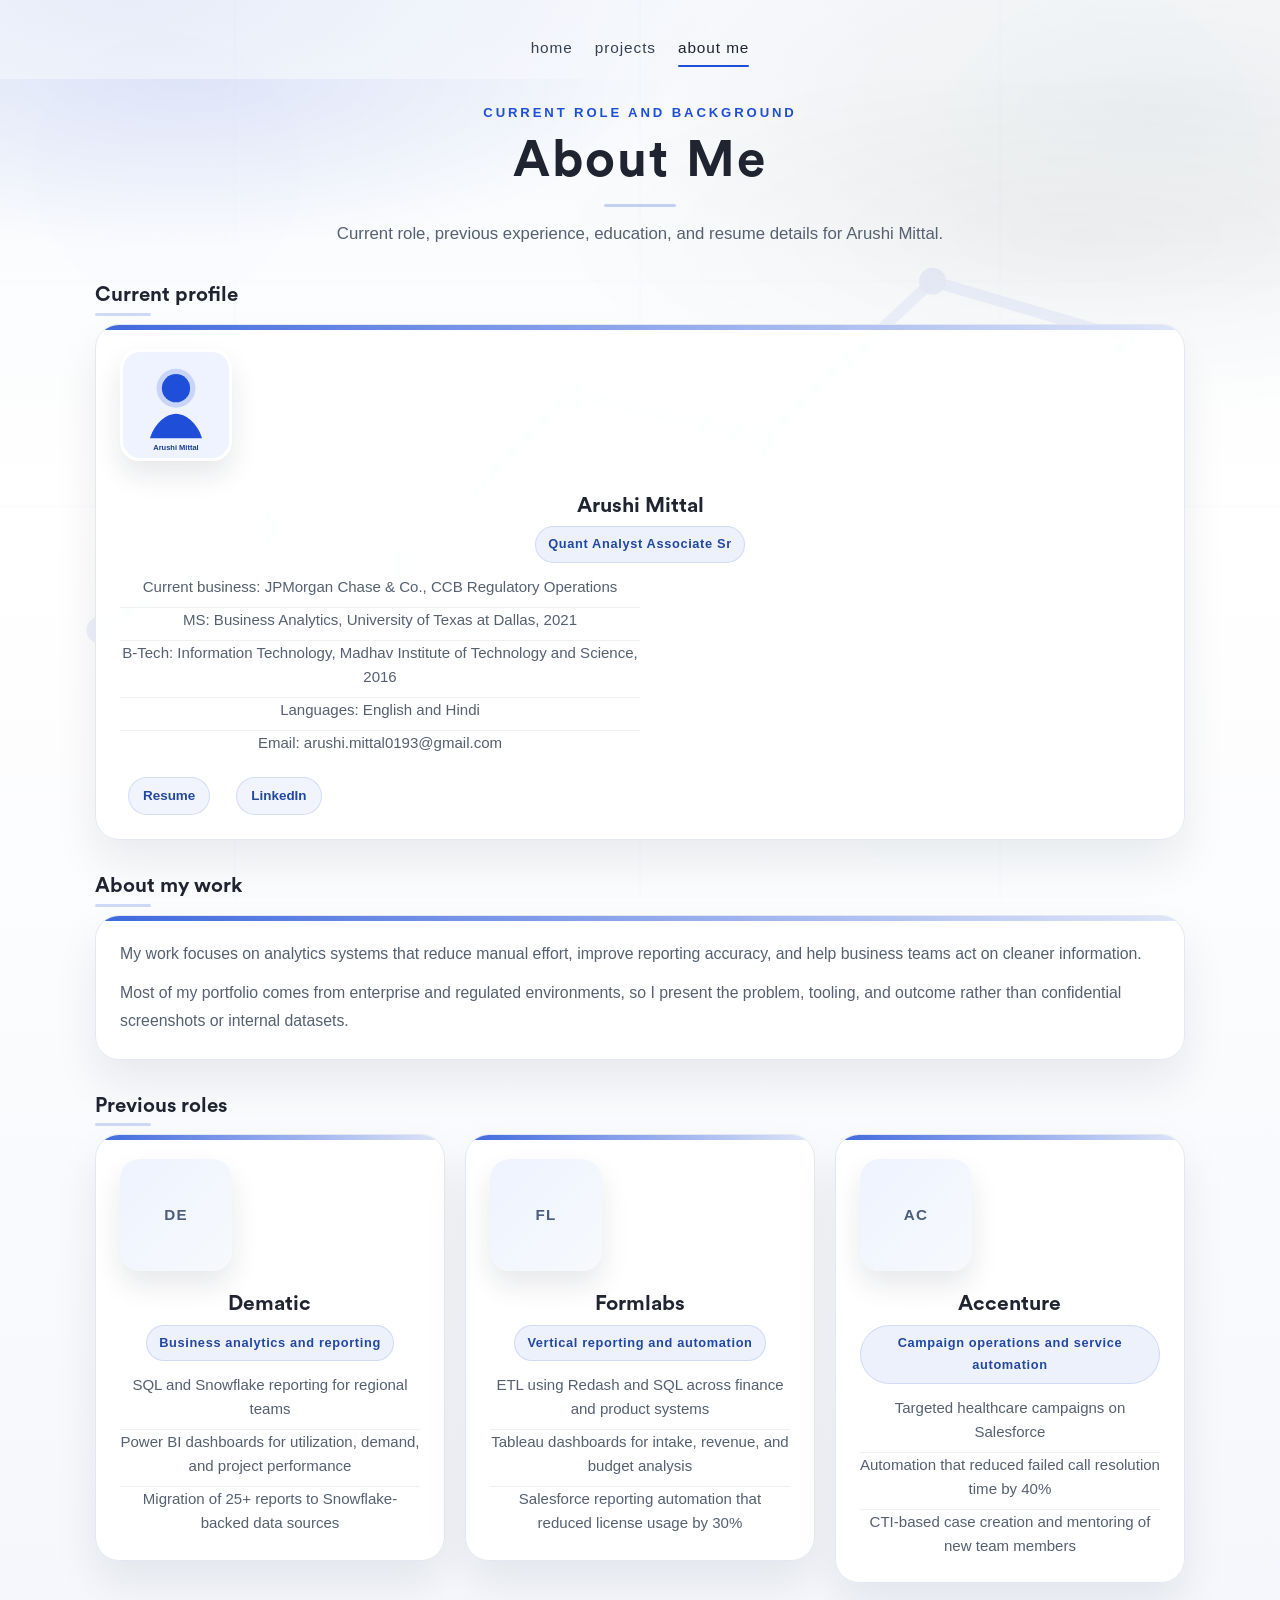
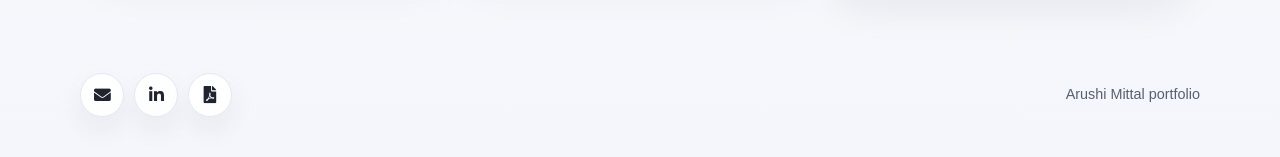
==== about.html @ 4a097972 "Create three-page portfolio site" ====
<!DOCTYPE html>
<html lang="en">

<head>
    <meta charset="utf-8">
    <meta name="viewport" content="width=device-width, initial-scale=1.0, shrink-to-fit=yes">
    <meta name="description"
        content="About me page for Arushi Mittal with current role, previous experience, education, and resume links.">
    <title>About Me | Arushi Mittal</title>
    <link rel="icon" type="image/svg+xml" href="assets/img/arushi-mark.svg">
    <link rel="stylesheet" href="https://cdnjs.cloudflare.com/ajax/libs/animate.css/3.7.2/animate.min.css">
    <link rel="stylesheet" href="https://stackpath.bootstrapcdn.com/bootstrap/4.4.1/css/bootstrap.min.css">
    <link rel="stylesheet" href="style.css">
    <link rel="stylesheet" href="pages.css">
    <link rel="stylesheet" href="https://use.fontawesome.com/releases/v5.5.0/css/all.css"
        integrity="sha384-B4dIYHKNBt8Bc12p+WXckhzcICo0wtJAoU8YZTY5qE0Id1GSseTk6S+L3BlXeVIU" crossorigin="anonymous">
</head>

<body class="site-shell">
    <nav class="nav-desk site-nav" aria-label="Primary">
        <div class="nav-items site-nav-items">
            <ul class="site-nav-list">
                <li><a class="nav-link" href="index.html">home</a></li>
                <li><a class="nav-link" href="research.html">projects</a></li>
                <li><a class="nav-link" href="about.html" aria-current="page">about me</a></li>
            </ul>
        </div>
    </nav>

    <main class="people-page site-page content">
        <div class="container people-container page-container">
            <header class="people-header page-header">
                <p class="page-eyebrow">Current role and background</p>
                <h1 class="people-title page-title">About Me</h1>
                <p class="people-subtitle page-subtitle">
                    Current role, previous experience, education, and resume details for Arushi Mittal.
                </p>
            </header>

            <section class="people-section page-section">
                <h2 class="people-section-title page-section-title">Current profile</h2>
                <div class="people-grid">
                    <article class="person-card page-card">
                        <img class="person-photo" src="assets/img/profile-card.svg" alt="Illustrated profile placeholder for Arushi Mittal">
                        <div class="person-body">
                            <h3 class="person-name">Arushi Mittal</h3>
                            <p class="person-role"><span>Quant Analyst Associate Sr</span></p>
                            <ul class="person-meta">
                                <li>Current business: JPMorgan Chase &amp; Co., CCB Regulatory Operations</li>
                                <li>MS: Business Analytics, University of Texas at Dallas, 2021</li>
                                <li>B-Tech: Information Technology, Madhav Institute of Technology and Science, 2016</li>
                                <li>Languages: English and Hindi</li>
                                <li>Email: <a href="mailto:arushi.mittal0193@gmail.com">arushi.mittal0193@gmail.com</a></li>
                            </ul>
                            <div class="person-links">
                                <a href="assets/arushi_cv.pdf" target="_blank" rel="noopener">Resume</a>
                                <a href="https://www.linkedin.com/in/arushimittal1/" target="_blank" rel="noopener">LinkedIn</a>
                            </div>
                        </div>
                    </article>
                </div>
            </section>

            <section class="people-section page-section">
                <h2 class="people-section-title page-section-title">About my work</h2>
                <div class="open-positions-card page-card">
                    <p>
                        My work focuses on analytics systems that reduce manual effort, improve reporting accuracy, and
                        help business teams act on cleaner information.
                    </p>
                    <p>
                        Most of my portfolio comes from enterprise and regulated environments, so I present the
                        problem, tooling, and outcome rather than confidential screenshots or internal datasets.
                    </p>
                </div>
            </section>

            <section class="people-section page-section">
                <h2 class="people-section-title page-section-title">Previous roles</h2>
                <div class="people-grid people-grid--compact">
                    <article class="person-card page-card">
                        <div class="person-photo--placeholder">DE</div>
                        <div class="person-body">
                            <h3 class="person-name">Dematic</h3>
                            <p class="person-role"><span>Business analytics and reporting</span></p>
                            <ul class="person-meta">
                                <li>SQL and Snowflake reporting for regional teams</li>
                                <li>Power BI dashboards for utilization, demand, and project performance</li>
                                <li>Migration of 25+ reports to Snowflake-backed data sources</li>
                            </ul>
                        </div>
                    </article>

                    <article class="person-card page-card">
                        <div class="person-photo--placeholder">FL</div>
                        <div class="person-body">
                            <h3 class="person-name">Formlabs</h3>
                            <p class="person-role"><span>Vertical reporting and automation</span></p>
                            <ul class="person-meta">
                                <li>ETL using Redash and SQL across finance and product systems</li>
                                <li>Tableau dashboards for intake, revenue, and budget analysis</li>
                                <li>Salesforce reporting automation that reduced license usage by 30%</li>
                            </ul>
                        </div>
                    </article>

                    <article class="person-card page-card">
                        <div class="person-photo--placeholder">AC</div>
                        <div class="person-body">
                            <h3 class="person-name">Accenture</h3>
                            <p class="person-role"><span>Campaign operations and service automation</span></p>
                            <ul class="person-meta">
                                <li>Targeted healthcare campaigns on Salesforce</li>
                                <li>Automation that reduced failed call resolution time by 40%</li>
                                <li>CTI-based case creation and mentoring of new team members</li>
                            </ul>
                        </div>
                    </article>
                </div>
            </section>
        </div>
    </main>

    <footer class="footer-full site-footer">
        <div class="social-icons" aria-label="Footer social links">
            <a target="_blank" rel="noopener" href="mailto:arushi.mittal0193@gmail.com"><i class="fas fa-envelope"></i></a>
            <a target="_blank" rel="noopener" href="https://www.linkedin.com/in/arushimittal1/"><i class="fab fa-linkedin-in"></i></a>
            <a target="_blank" rel="noopener" href="assets/arushi_cv.pdf"><i class="fas fa-file-pdf"></i></a>
        </div>
        <div class="site-footer-meta">
            <span class="site-footer-note">Arushi Mittal portfolio</span>
        </div>
    </footer>

    <div class="menu-wrap">
        <input type="checkbox" class="toggler" aria-label="Open navigation">
        <div class="hamburger">
            <div></div>
        </div>
        <div class="menu">
            <div>
                <div>
                    <ul>
                        <li><a href="index.html">home</a></li>
                        <li><a href="research.html">projects</a></li>
                        <li><a href="about.html" aria-current="page">about me</a></li>
                    </ul>
                </div>
            </div>
        </div>
    </div>
</body>

</html>
---- style.css ----
/* Center pip install statements in software descriptions */
.center-pip {
    display: block;
    text-align: center;
    margin: 8px 0;
}
@import url('https://fonts.googleapis.com/css?family=Poppins&display=swap');

@font-face {
    font-family: CircularStd;
    src: url(assets/fonts/CircularStd-Bold.eot);
    src: url("assets/fonts/CircularStd-Bold.eot?#iefix") format("embedded-opentype"), url("assets/fonts/CircularStd-Bold.woff") format("woff"), url("assets/fonts/CircularStd-Bold.ttf") format("truetype"), url("assets/fonts/CircularStd-Bold.svg#bcc26993292869431e54c666aafa8fcd") format("svg");
}

:root {
    --primary-color: none;
    --overlay-color: rgba(255, 255, 255, 0.9);
    --menu-speed: 0.75s;
    --light-text-color: #444;
    --black-color: #000;
    --white-color: #fff;
    --hero-color: black;
}
.work-hero-card{
    display: flex;
    flex-direction: column;
    justify-content: flex-start;
    margin: 0 auto 40px auto;
    width: 100%;
    max-width: 420px;
    background: #ffffff;
    align-items: stretch;
    padding: 0;
    border-radius: 16px;
    padding-bottom: 18px;
    border: 1px solid #e2e2e2;
    box-shadow: 0 18px 30px rgba(0,0,0,0.06);
    cursor: default;
    transition: transform 0.25s ease, box-shadow 0.25s ease, border-color 0.25s ease;
    overflow: hidden;
}

.work-hero-card:hover{
    transform: translateY(-6px);
    box-shadow: 0 24px 40px rgba(0,0,0,0.12);
    border-color: #c5d5ff;
}

.work-card-hero-img{
    width: 100%;
    height: 200px;
    object-fit: cover;
    display: block;
}

#work-text{
    text-align: left;
    padding: 18px 20px 4px 20px;
}

#work-text h2{
    font-size: 1.25rem;
    font-weight: 600;
    margin-bottom: 8px;
}

#work-text p{
    font-size: 0.95rem;
    line-height: 1.6;
    color: #555;
}

.work-double-row{
    padding-left: 5vw;
    padding-right: 5vw;
    margin-top: 40px;
}

.research-intro{
    max-width: 760px;
    margin: 0 auto 10px auto;
    color: #444;
}

.research-intro strong{
    font-weight: 600;
}

@media (min-width: 992px){
    .work-double-row{
        padding-left: 8vw;
        padding-right: 8vw;
        margin-top: 60px;
    }
}

@media (max-width: 767.98px){
    .work-double-row{
        padding-left: 20px;
        padding-right: 20px;
        margin-top: 30px;
    }

    .work-hero-card{
        max-width: 100%;
    }

    #work-text{
        padding: 16px 16px 4px 16px;
    }

    #work-text h2{
        font-size: 1.1rem;
    }

    #work-text p{
        font-size: 0.9rem;
    }
}
.project-star {
    position: absolute;
    background: #ffff0080;
    border-radius: 50px;
    padding: 2px 6px;
    font-size: 0.8em;
    top: 40px;
    right: 0;
}

.project-star-mobile {
    display: none;
    background: #ffff0080;
    border-radius: 50px;
    padding: 2px 6px;
    width: 50%;
    margin-bottom: 10px;
    text-align: center;
    font-size: 0.8em;

}

#work-row {
    padding-left: 135px;
    padding-right: 135px;
    width: 100vw;
}

.work-hero {
    /* border:2px solid #444; */
    border-radius: 10px;
    /* box-shadow: 0px 0px 5px #444; */
    width: 90%;
    transition: width 1s;
}
.work-hero:hover{
    width: 95%;
}

.work-des {
    padding-top: 40px;

}

.work-des h1 {
    font-weight: bold;
}

.work-des p {
    text-align: justify;
    font-weight: 100;
}

.work-hero-img {
    width: 100%;
    border-radius: 10px;
}

.technologies h2 {
    font-size: 0.8em;
    font-weight: bold;
}

.tech-stack {
    cursor: pointer;
    margin-right: 10px;
    background: #f2f2f2;
    padding: 2px 4px;
    font-size: 0.8em;
    transition: background 1s;
}

.tech-stack:hover {
    background: beige;
}

.featured {
    margin-top: 10px;
}

.partners {
    /* background:#f2f2f2; */
    height: 50px;
    margin-right: 20px;
}

#partner-logo {
    height: 40px;
    cursor: pointer;
    transition: all 1s;
}


#partner-logo:hover {
    box-shadow: 0px 0px 10px #444;
}

.work-read {
    float: right;
    font-size: 0.8em;
}

.work-read:hover {
    background: #444;
    color: white !important;
    border: 2px solid #444 !important;
}
.work-read:hover {
    background: #444;
    color: white !important;
    border: 2px solid #444 !important;
}

.fade-in-image {
    opacity: 0;
    animation: fadeIn 1.0s forwards;
    border-radius: 15px; /* Rounded corners */
    width: 100%; /* Flexible width */
    height: auto;
    object-fit: cover; /* Ensure the image covers the area without distortion */
}
/* Media query for very small windows */
@media (max-width: 600px) {
    .fade-in-image {
        width: 60%; /* Minimum width of 60% of the screen */
    }
}
.fade-in-text {
    opacity: 0;
    animation: fadeIn 1s forwards;
    animation-delay: 0.5s; /* Delay to ensure text fades in after the image */
}
@keyframes fadeIn {
    to {
        opacity: 1;
    }
}
.image-container {
    position: relative;
    text-align: center;
    color: white;
}

.text-overlay {
    position: absolute;
    bottom: 8px;
    left: 50%;
    transform: translateX(-50%);
    font-size: 18px;
    background-color: rgba(0, 0, 0, 0.5);
    padding: 10px;
    border-radius: 5px;
}
body {
    font-family: 'Poppins', sans-serif;
}

/* Style for the horizontal line */
.custom-hr {
    border: 0;
    height: 2px;
    background: #333; /* Change color as needed */
    margin-top: 20px; /* Add space above the line */
    margin-bottom: 20px; /* Add space below the line */
}

/* Styles for two images side by side */
.two-images-container {
    display: flex;
    justify-content: space-between;
    margin: 20px 0;
}

.two-images-container .image-item {
    width: 40%; /* Each image takes up 40% of the container's width */
}

.two-images-container .image-item img {
    width: 100%;
    height: auto;
    display: block;
}
.lab-principles {
    max-width: 900px;
    margin: 40px auto;
    padding: 28px 32px 24px 32px;
    background: #ffffff;
    border-radius: 18px;
    box-shadow: 0 20px 40px rgba(0,0,0,0.06);
    border: 1px solid #e4e4e4;
}

.lab-principles h2 {
    font-size: 1.8rem;
    font-weight: 600;
    letter-spacing: 0.04em;
    text-transform: uppercase;
    color: #222;
    margin-bottom: 18px;
}

.lab-principles ul {
    list-style: none;
    margin: 0;
    padding: 0;
}

.lab-principles li {
    position: relative;
    padding: 14px 0 4px 28px;
    font-size: 0.98rem;
    line-height: 1.7;
    color: #444;
}

.lab-principles li::before {
    content: "";
    position: absolute;
    left: 10px;
    top: 18px;
    width: 8px;
    height: 8px;
    border-radius: 50%;
    background: #4c8dff;
}

.lab-principles li + li {
    border-top: 1px solid #f0f0f0;
    margin-top: 10px;
}

.lab-principles b {
    text-transform: none;
    font-weight: 600;
    color: #222;
}

.lab-principles p {
    margin: 0;
}

@media (max-width: 767.98px){
    .lab-principles {
        margin: 28px 16px;
        padding: 22px 18px 18px 18px;
    }

    .lab-principles h2 {
        font-size: 1.5rem;
    }

    .lab-principles li {
        padding-left: 26px;
        font-size: 0.95rem;
    }
}

/* Image gallery on culture page */
.image-gallery {
    display: flex;
    justify-content: center;
    align-items: center;
    gap: 16px;
    margin: 30px auto 40px auto;
    max-width: 1000px;
}

.image-gallery .gallery-image {
    flex: 1 1 0;
    max-width: 100%;
    height: auto;
    border-radius: 12px;
    object-fit: cover;
    box-shadow: 0 10px 25px rgba(0,0,0,0.12);
    transition: transform 0.2s ease, box-shadow 0.2s ease;
}

.image-gallery .gallery-image:hover {
    transform: translateY(-4px);
    box-shadow: 0 16px 32px rgba(0,0,0,0.18);
}

@media (max-width: 767.98px) {
    .image-gallery {
        flex-wrap: wrap;
        gap: 10px;
        padding: 0 12px;
    }

    .image-gallery .gallery-image {
        flex: 1 1 calc(50% - 10px);
    }
}

.comingsoon h1 {
    font-size: 3em;
}

.comingsoon {
    position: absolute;
    margin: auto;
    top: 0;
    /* background: white; */
    text-align: center;
    right: 0;
    bottom: 0;
    left: 0;
    /* width: 40em; */
    height: 10em;
    animation: opac 0.1s ease-in-out 5;
}

.comingsoon a {
    color: #444;
    font-weight: bold;
    text-decoration: none;
    transition: font-size 1s;
}

.comingsoon a:hover {
    color: blue;
    font-size: 1.5em;
}

.social-icons a {
    color: var(--light-text-color);
    text-decoration: none;
    transition: all 1s;
}

.social-icons a:hover {
    color: blue;
}

li span a {
    color: #444;
    text-decoration: none;

}

li span a:hover {
    color: #444;
    text-decoration: none;
}

.copyright-legal {
    font-size: 1.1em;
    color: #444;
    letter-spacing: 0px;
    text-align: left;
}

.legal-links {
    text-decoration: none;
    font-weight: bold;
    transition: all 1s;
}

.legal-links:hover {
    text-decoration: none;
    color: blue;
}

.legal a,
.legal a:hover,
.legal a:active {
    color: #444;
    text-decoration: none;
}

.privacy-policy h1 {
    font-size: 2.5em;
    /* font-family: 'CircularStd'; */
    font-weight: bold;
    letter-spacing: 0.1rem;
}

.privacy-policy h2 {
    font-size: 25px;
    font-family: 'CircularStd';
    /* letter-spacing: 0.1rem; */
}

.legal-des {
    text-align: justify;
    font-weight: 500;
}

.legal-des strong {
    /* font-size: 1.1em; */
    font-weight: 900;
}

.privacy-policy p {
    padding-right: 13vw;
    letter-spacing: 0.8px;
}

.nav-desk {
    height: 10vh;
    /* position: fixed; */
    display: block;
    width: 80vw;
    margin: auto;

    margin-top: 20px;
    left: 0;
    right: 0;
    /* background: black; */
}

.nav-logo {
    height: 100%;
    float: left;


}



.menu-wrap {
    position: fixed;
    top: 50px;
    right: 50px;
    z-index: 1;
    display: none;
}

.menu-wrap .toggler {
    position: absolute;
    top: 0px;
    right: 0;
    z-index: 2;
    cursor: pointer;
    width: 50px;
    height: 50px;
    opacity: 0;
}

.menu-wrap .hamburger {
    position: absolute;
    top: 0;
    right: 0;
    z-index: 1;
    width: 60px;
    height: 60px;
    padding: 1rem;
    background: var(--primary-color);
    display: flex;
    align-items: center;
    justify-content: center;
}

/* Hamburger Line */
.menu-wrap .hamburger>div {
    position: relative;
    flex: none;
    width: 100%;
    height: 2px;
    z-index: 1;
    background: black;
    display: flex;
    align-items: center;
    justify-content: center;
    transition: all 0.4s ease;
}

/* Hamburger Lines - Top & Bottom */
.menu-wrap .hamburger>div::before,
.menu-wrap .hamburger>div::after {
    content: '';
    position: absolute;
    z-index: 1;
    top: -10px;
    width: 100%;
    height: 2px;
    background: inherit;
}

/* Moves Line Down */
.menu-wrap .hamburger>div::after {
    top: 10px;
}

/* Toggler Animation */
.menu-wrap .toggler:checked+.hamburger>div {
    transform: rotate(135deg);
}

/* Turns Lines Into X */
.menu-wrap .toggler:checked+.hamburger>div:before,
.menu-wrap .toggler:checked+.hamburger>div:after {
    top: 0;
    transform: rotate(90deg);
}

/* Rotate On Hover When Checked */
.menu-wrap .toggler:checked:hover+.hamburger>div {
    transform: rotate(225deg);
}

/* Show Menu */
.menu-wrap .toggler:checked~.menu {
    visibility: visible;
}

.menu-wrap .toggler:checked~.menu>div {
    transform: scale(1);
    transition-duration: var(--menu-speed);
}

.menu-wrap .toggler:checked~.menu>div>div {
    opacity: 1;
    transition: opacity 0.4s ease 0.4s;
}

.menu-wrap .menu {
    position: fixed;
    top: 0;
    right: 0;
    width: 100%;
    height: 100%;
    z-index: 1;
    visibility: hidden;
    overflow: hidden;
    display: flex;
    align-items: center;
    justify-content: center;
}

.menu-wrap .menu>div {
    background: var(--overlay-color);
    border-radius: 50%;
    width: 200vw;
    height: 200vw;
    display: flex;
    flex: none;
    align-items: center;
    justify-content: center;
    transform: scale(0);
    transition: all 0.4s ease;
}

.menu-wrap .menu>div>div {
    text-align: center;
    max-width: 90vw;
    max-height: 100vh;
    opacity: 0;
    transition: opacity 0.4s ease;
}

.menu-wrap .menu>div>div>ul>li {
    list-style: none;
    color: var(--white-color);
    font-size: 1.5rem;
    padding: 1rem;
}

.menu-wrap .menu>div>div>ul>li>a {
    color: inherit;
    text-decoration: none;
    transition: color 0.4s ease;
}


.legal {
    position: absolute;
    bottom: 25px;
    right: 25px;
}

.image-headshot {
    width: 200px; /* Set a fixed width */
    height: 200px; /* Set a fixed height */
    object-fit: contain; /* Ensure the image covers the area without distortion */
    border-radius: 50%; /* Optional: Make the images circular */
}
/* Add vendor prefixes for better compatibility */
.image-headshot {
    -webkit-transform: scale(1.0); /* Safari and Chrome */
    -moz-transform: scale(1.0); /* Firefox */
    -ms-transform: scale(1.0); /* IE 9 */
    -o-transform: scale(1.0); /* Opera */
    transform: scale(1.0); /* Standard */
}
.hero-tag {
    margin-left: 0; /* Align the heading with the container */
    padding-left: 0; /* Remove any additional padding */
}
.row {
    width: 90%; /* Ensure the row width is consistent */
    margin: 0 auto; /* Center the row */
    height: auto;
    animation-duration: 1.5s;
}

.contact-hero {
    margin-top: 0vh;
    font-size: 3.5em;
}

.hero-des {
    padding-right: 60px;
    text-align: justify;
    /* font-weight: 800; */
    letter-spacing: 1.2;
}

.contact-des {
    letter-spacing: 0.2;
}

.input-container {
    padding: 10px 0px;
}

.form-group {
    margin-bottom: 1rem;
}

label {
    display: inline-block;
    margin-bottom: 0.5rem;
}

.form-control {
    height: calc(2.25rem + 2px);
    padding: .5rem .75rem;
    width: 90%;
    font-size: 1rem;
    line-height: 1.5;
    color: #495057;
    background: none;
    border: none;
    border-bottom: 2px solid #444;
    border-radius: 0rem;
    transition: all .5s ease-in-out;
    outline: none;
}

.form-control:focus {
    outline: none;
    border-bottom: 2px solid blue;
    box-shadow: none;
}

.form-control:hover {
    background: whitesmoke;
}

/* input:focus, textarea:focus, select:focus{
    outline: none;
} */
.learn-btn {
    padding: 5px 10px;
    background: var(--light-text-color);
    color: white;
    border: 2px solid var(--light-text-color);
    letter-spacing: 0.1;
    transition: all 1s;
}

.contact-des a {
    text-decoration: none;
    color: #444;
    transition: color 1s;
}

.contact-des a:hover {
    color: blue;
}

.learn-btn:hover {
    background: blue;
    border: 2px solid blue;
}

.contact-btn {
    margin-left: 6px;
    padding: 5px 10px;
    color: var(--light-text-color);
    background: none;
    border: 2px solid var(--light-text-color);
    transition: all 1s;
}

/* Top three principles cards on culture page */
.principles-cards-row {
    width: 90%;
    margin: 30px auto 10px auto;
}

.principle-card {
    background: #ffffff;
    border-radius: 16px;
    padding: 20px 18px 18px 18px;
    box-shadow: 0 16px 32px rgba(0,0,0,0.06);
    border: 1px solid #e3e3e3;
    height: 100%;
    display: flex;
    flex-direction: column;
    justify-content: flex-start;
    transition: transform 0.2s ease, box-shadow 0.2s ease, border-color 0.2s ease;
}

.principle-card h3 {
    font-size: 1.1rem;
    font-weight: 600;
    margin-bottom: 8px;
}

.principle-card p {
    font-size: 0.95rem;
    line-height: 1.65;
    color: #444;
    margin-bottom: 0;
}

.principle-card:hover {
    transform: translateY(-4px);
    box-shadow: 0 20px 40px rgba(0,0,0,0.1);
    border-color: #c5d5ff;
}

@media (max-width: 767.98px) {
    .principles-cards-row {
        width: 100%;
        padding: 0 16px;
    }

    .principle-card {
        margin-bottom: 16px;
    }
}
.image-gallery {
    display: flex;
    justify-content: center;
    align-items: center;
    gap: 16px;
    margin: 30px auto 40px auto;
    max-width: 900px;
    flex-wrap: wrap; /* allow images to move to the next line if needed */
}

.gallery-image {
    flex: 0 0 288px; /* fixed 3-inch width on desktop (3in * 96dpi = 288px) */
    width: 288px;
    max-width: 100%;
    height: auto;
    border-radius: 12px;
    object-fit: cover;
    box-shadow: 0 10px 25px rgba(0,0,0,0.12);
    transition: transform 0.2s ease, box-shadow 0.2s ease;
}

.gallery-image:hover {
    transform: translateY(-4px);
    box-shadow: 0 16px 32px rgba(0,0,0,0.18);
}

/* Special handling for the Catan image so its aspect looks consistent */
.gallery-image--catan {
    height: auto;
    max-height: 180px; /* cap its height so it doesn't look much taller than others */
    object-fit: cover;
}

@media (max-width: 767.98px) {
    .image-gallery {
        flex-wrap: wrap;
        gap: 12px;
        padding: 0 10px; /* small side padding so images don't touch edges */
    }

    .gallery-image {
        flex: 1 1 100%;
        max-width: 100%; /* allow each image to span the full mobile width */
    }
}
#hero-img {
    margin-top: 50px;
    width: 90%;
}

#left-hero {
    padding-left: 150px;
}
.lab-principles {
    margin: 20px auto; /* Center the section horizontally */
    padding: 20px; /* Add some padding inside the section */
    background-color: #f9f9f9; /* Light background color for the section */
    border-radius: 10px; /* Rounded corners for the section */
    border: 1px solid #ddd; /* Add a border to the box */
    max-width: 400px; /* Set a maximum width for the section */
    width: 100%; /* Ensure the section takes up the full width of its container */
    box-sizing: border-box; /* Include padding and border in the element's total width and height */
    opacity: 0; /* Initially hidden */
    transform: translateY(20px); /* Slightly move down */
    animation: fadeInUp 2s forwards; /* Apply the fade-in animation */
}

.lab-principles h2 {
    margin-bottom: 10px; /* Space below the heading */
    text-align: center; /* Center the heading */
}

.lab-principles ul {
    list-style-type: none; /* Remove default list styling */
    padding: 0; /* Remove default padding */
}

.principle-item {
    background-color: #ffffff; /* White background for each item */
    border: 1px solid #ddd; /* Border for each item */
    border-radius: 5px; /* Rounded corners for each item */
    padding: 10px; /* Padding inside each item */
    margin-bottom: 10px; /* Space between items */
    opacity: 0; /* Initially hidden */
    transform: translateY(20px); /* Slightly move down */
    animation: fadeInUp 2s forwards; /* Apply the fade-in animation */
    animation-delay: calc(var(--animation-order) * 0.5s); /* Delay based on order */
}

@keyframes fadeInUp {
    to {
        opacity: 1; /* Fully visible */
        transform: translateY(0); /* Move to original position */
    }
}
#logo {
    margin-top: 5px;
    height: 80%;
    padding: 0px;
    /* border: 4px solid #444; */
    /* border-radius: 50%; */
}

#logo:hover {
    box-shadow: 0px 0px 10px #444;
}
/* .nav-items{
    color:black;
    float:right;
} */
ul {
    float: right;
    /* color:white; */
    list-style: none;
    padding: 30px 0px;
}

li {
    /* text-transform: uppercase; */
    display: inline;
    font-size: 16px;
    letter-spacing: 0.1;
    padding: 0px 15px;
}

.social-icons {
    margin-top: 30%;
}

.footer-full {
    width: 80vw;
    margin: 0 auto;
    padding: 30px 10px;
    padding-top: 100px;
    position: relative;
    bottom: 0;
    left: 0;
    right: 0;
}

.footer-credits {
    float: right;
    /* display: inline; */
}

.footer-credits a {
    color: #444;
    font-weight: bold;
    text-decoration: none;
    transition: all 1s;
}

.footer-credits a:hover {
    color: blue;
    text-decoration: none;
    font-weight: bold;
}

.social-icons i {
    font-size: 2em;
    /* font-weight: 100; */
    padding: 0px 5px;
}

li span {
    position: relative;
    /* display: block; */
    cursor: pointer;
}

li span:before,
li span:after {
    content: '';
    position: absolute;
    width: 0%;
    height: 1px;
    top: 50%;
    margin-top: 15px;
    background: var(--black-color);
}

li span:before {
    left: -2.5px;
}

li span:after {
    right: 2.5px;
    background: var(--black-color);
    transition: width 0.8s cubic-bezier(0.22, 0.61, 0.36, 1);
}

.footer-full {
    padding-top: 60px;
}

li span:hover:before {
    background: var(--black-color);
    width: 100%;
    transition: width 0.5s cubic-bezier(0.22, 0.61, 0.36, 1);
}

li span:hover:after {
    background: transparent;
    width: 100%;
    transition: 0s;
}

#index-body {
    /* background: url('assets/img/mobile.png'); */
    background-size: cover;
    background-repeat: no-repeat;
    background-position: center;
    overflow: hidden;
}

/* Tablets */
@media (min-width: 768px) and (max-width: 1024px) {
    #left-hero {
        padding-left: 80px;
        flex: 0 0 100% !important;
        max-width: 100% !important;

    }

    #work-row {
        padding-left: 50px;
        padding-right: 50px;
    }

    .work-hero {
        width: 100%;
    }

    #hero-right {
        display: none;
    }
    .work-double-row{
        padding-left: 15px;
        padding-right: 15px;
    }
    #index-body {
/*         background: url('assets/img/mobile.png'); */
        background-size: cover;
        background-repeat: no-repeat;
        background-position: center;
        height: 100vh;
        width: 100vw;
    }
    /* .work-double-row{
        padding-left: 50px;
        padding-right: 50px;
    } */

}

/* #logo {
    display: none;
} */

@media only screen and (max-width: 768px) {

    /* For mobile phones: */
    .nav-items {
        width: 0;
        height: 0;
        display: none;
    }
    .work-double-row{
        padding:30px 20px;
        padding-bottom: 0;
    }
    .work-hero-card{
        width:100%;
        margin-bottom: 25px;
    }
    #row-3{
        margin-top: 0px;
        padding:0 20px;
    }
    #index-body {
/*         background: url('assets/img/mobile.png'); */
        background-size: cover;
        background-repeat: no-repeat;
        background-position: center;
        height: 100vh;
    }

    #left-hero {
        padding-left: 50px;
        ;
    }

    #work-row {
        padding-right: 0;
        padding-left: 30px;
    }

    .work-des h1 {
        text-align: center;
    }

    .work-read {
        float: none;
    }

    #logo {
        display: none;
        /* height: 65%;
        margin-top: 28px; */
    }

    .hero-tag {
        margin-top: 20vh;
        font-size: 4em;
    }

    #hero-right {
        display: none;
    }

    .hero-des {
        padding-right: 30px;
    }

    .menu-wrap {
        display: block;
    }

    .menu ul li {
        display: block !important;
    }

    .menu ul li a {
        color: var(--black-color) !important;
    }

    .menu-wrap .hamburger {
        z-index: 2;
    }

    .menu-wrap .toggler {
        z-index: 3;
    }

    .contact-hero {
        margin-top: 10vh;
    }

    .footer-full {
        text-align: center;
        padding-top: 40px !important;
    }

    #contact-social {
        margin-top: 10%;
    }

    .footer-credits {
        display: block;
        text-align: center;
        padding-top: 10px;
        float: none;
    }

    #legal-hero {
        margin-top: 5vh !important;
        text-align: left;
    }

    #legal-hero-des {
        padding-right: 10px;
        text-align: left;
        font-size: 0.8em;
    }

    .privacy-policy p {
        padding-right: 1vw;
        /* text-align: left; */
    }

    .project-star {
        display: none;
    }

    .project-star-mobile {
        display: block;
    }
}


::-webkit-scrollbar {
    width: 5px;
}

/* Track */
::-webkit-scrollbar-track {
    background: white;

}

/* Handle */
::-webkit-scrollbar-thumb {
    background: #444;
    border-radius: 50px;

}

/* Handle on hover */
::-webkit-scrollbar-thumb:hover {
    background: #555;

}
/* People page layout */
.people-page {
    padding: 28px 0 60px 0;
    position: relative;
}

/* Home page layout enhancements */
.home-page {
    position: relative;
}

.home-page .home-container {
    max-width: 1100px;
    padding-left: 20px;
    padding-right: 20px;
}

.home-page .home-hero-row {
    width: 100%;
    margin-top: 18px;
    animation-duration: 1.0s;
}

/* Prevent global ul/li rules from affecting home content lists */
.home-page .home-container ul,
.home-page .home-container ol {
    float: none;
    list-style-position: outside;
}

@media (max-width: 767.98px) {
    /* No CTA row on home */
}

/* Research page layout (match People premium style) */
.research-page {
    padding: 28px 0 60px 0;
    position: relative;
}

.research-page::before {
    content: "";
    position: absolute;
    inset: 0;
    background:
        radial-gradient(800px 280px at 15% 0%, rgba(31,79,216,0.07), rgba(255,255,255,0) 60%),
        radial-gradient(900px 300px at 85% 10%, rgba(0,0,0,0.04), rgba(255,255,255,0) 60%);
    pointer-events: none;
}

.research-page > * {
    position: relative;
    z-index: 1;
}

.research-page .research-container {
    max-width: 1100px;
}

.research-page .research-header {
    text-align: center;
    margin: 8px auto 26px auto;
}

.research-page .research-title {
    font-family: 'CircularStd', sans-serif;
    font-size: 2.4rem;
    font-weight: 700;
    letter-spacing: 0.06em;
    margin: 0 0 8px 0;
    color: #222;
}

.research-page .research-title::after {
    content: "";
    display: block;
    width: 72px;
    height: 3px;
    margin: 12px auto 0 auto;
    background: rgba(0,0,0,0.18);
    border-radius: 99px;
}

.research-page .research-subtitle {
    max-width: 860px;
    margin: 0 auto;
    font-size: 1rem;
    line-height: 1.7;
    color: #555;
}

/* Ensure research cards align with premium spacing */
.research-page .work-double-row {
    margin-top: 22px;
}

/* Responsive grid for research cards */
.research-page .research-grid {
    display: grid;
    grid-template-columns: repeat(auto-fit, minmax(min(320px, 100%), 1fr));
    gap: 22px;
    align-items: stretch;
}

.research-page .research-grid-item {
    display: flex;
}

.research-page .research-grid-item .work-hero-card {
    height: 100%;
    width: 100%;
    max-width: none;
    margin: 0;
}

.research-page .research-grid-item .work-hero-card #work-text {
    flex: 1;
    text-align: justify;
}

.research-page .work-card-hero-img {
    width: 100%;
    height: 200px;
    object-fit: cover;
    display: block;
}

/* News page layout (match People premium style) */
.news-page {
    padding: 28px 0 60px 0;
    position: relative;
}

.news-page::before {
    content: "";
    position: absolute;
    inset: 0;
    background:
        radial-gradient(800px 280px at 15% 0%, rgba(31,79,216,0.07), rgba(255,255,255,0) 60%),
        radial-gradient(900px 300px at 85% 10%, rgba(0,0,0,0.04), rgba(255,255,255,0) 60%);
    pointer-events: none;
}

.news-page > * {
    position: relative;
    z-index: 1;
}

.news-page .news-container {
    max-width: 900px;
}

.news-page .news-header {
    text-align: center;
    margin: 8px auto 26px auto;
}

.news-page .news-title {
    font-family: 'CircularStd', sans-serif;
    font-size: 2.4rem;
    font-weight: 700;
    letter-spacing: 0.06em;
    margin: 0 0 8px 0;
    color: #222;
}

.news-page .news-title::after {
    content: "";
    display: block;
    width: 72px;
    height: 3px;
    margin: 12px auto 0 auto;
    background: rgba(0,0,0,0.18);
    border-radius: 99px;
}

.news-page .news-subtitle {
    max-width: 820px;
    margin: 0 auto;
    font-size: 1rem;
    line-height: 1.7;
    color: #555;
}

/* Publications page layout (match People premium style) */
.publications-page {
    padding: 28px 0 60px 0;
    position: relative;
}

.publications-page::before {
    content: "";
    position: absolute;
    inset: 0;
    background:
        radial-gradient(800px 280px at 15% 0%, rgba(31,79,216,0.07), rgba(255,255,255,0) 60%),
        radial-gradient(900px 300px at 85% 10%, rgba(0,0,0,0.04), rgba(255,255,255,0) 60%);
    pointer-events: none;
}

.publications-page > * {
    position: relative;
    z-index: 1;
}

.publications-page .publications-container {
    max-width: 1100px;
}

.publications-page ul,
.publications-page ol {
    float: none;
    list-style-position: outside;
    margin: 0;
    padding-left: 22px;
}

.publications-page li {
    display: list-item;
    margin: 0 0 8px 0;
}

.publications-page .publications-header {
    text-align: center;
    margin: 8px auto 26px auto;
}

.publications-page .publications-title {
    font-family: 'CircularStd', sans-serif;
    font-size: 2.4rem;
    font-weight: 700;
    letter-spacing: 0.06em;
    margin: 0 0 8px 0;
    color: #222;
}

.publications-page .publications-title::after {
    content: "";
    display: block;
    width: 72px;
    height: 3px;
    margin: 12px auto 0 auto;
    background: rgba(0,0,0,0.18);
    border-radius: 99px;
}

.publications-page .publications-subtitle {
    max-width: 860px;
    margin: 0 auto;
    font-size: 1rem;
    line-height: 1.7;
    color: #555;
}

.publications-page .publications-section {
    margin-top: 26px;
}

.publications-page .publications-section-title {
    font-family: 'CircularStd', sans-serif;
    font-size: 1.25rem;
    font-weight: 700;
    color: #222;
    margin: 0 0 14px 0;
    position: relative;
    display: inline-block;
}

.publications-page .publications-section-title::after {
    content: "";
    display: block;
    width: 56px;
    height: 3px;
    margin-top: 10px;
    background: rgba(0,0,0,0.16);
    border-radius: 99px;
}

.publications-page .publications-list {
    display: grid;
    grid-template-columns: 1fr;
    gap: 14px;
}

.publications-page .publication-card {
    display: block;
    width: 100%;
    border: 1px solid #e2e2e2;
    background: #ffffff;
    border-radius: 16px;
    padding: 18px 22px;
    box-shadow: 0 18px 30px rgba(0,0,0,0.06);
    transition: transform 0.2s ease, box-shadow 0.2s ease, border-color 0.2s ease;
    text-decoration: none;
    color: inherit;
    position: relative;
    overflow: hidden;
}

.publications-page a.publication-card::before {
    content: "";
    position: absolute;
    top: 0;
    left: 0;
    width: 100%;
    height: 4px;
    background: rgba(31,79,216,0.20);
}

.publications-page a.publication-card:hover {
    transform: translateY(-3px);
    box-shadow: 0 24px 40px rgba(0,0,0,0.12);
    border-color: #c5d5ff;
}

.publications-page .publication-title {
    font-weight: 700;
    color: #333;
    margin: 0 0 6px 0;
}

.publications-page .publication-authors {
    margin: 0 0 6px 0;
    color: #555;
}

.publications-page .publication-venue {
    margin: 0;
    font-size: 0.92rem;
    color: #777;
}

.publications-page .publications-software-card {
    cursor: default;
}

.publications-page .publications-software-card a {
    color: inherit;
}

/* Opportunities page layout (match People premium style) */
.opportunities-page {
    padding: 28px 0 60px 0;
    position: relative;
}

.opportunities-page::before {
    content: "";
    position: absolute;
    inset: 0;
    background:
        radial-gradient(800px 280px at 15% 0%, rgba(31,79,216,0.07), rgba(255,255,255,0) 60%),
        radial-gradient(900px 300px at 85% 10%, rgba(0,0,0,0.04), rgba(255,255,255,0) 60%);
    pointer-events: none;
}

.opportunities-page > * {
    position: relative;
    z-index: 1;
}

.opportunities-page .opportunities-container {
    max-width: 900px;
}

.opportunities-page .opportunities-header {
    text-align: center;
    margin: 8px auto 26px auto;
}

.opportunities-page .opportunities-title {
    font-family: 'CircularStd', sans-serif;
    font-size: 2.4rem;
    font-weight: 700;
    letter-spacing: 0.06em;
    margin: 0 0 8px 0;
    color: #222;
}

.opportunities-page .opportunities-title::after {
    content: "";
    display: block;
    width: 72px;
    height: 3px;
    margin: 12px auto 0 auto;
    background: rgba(0,0,0,0.18);
    border-radius: 99px;
}

.opportunities-page .opportunities-subtitle {
    max-width: 860px;
    margin: 0 auto;
    font-size: 1rem;
    line-height: 1.7;
    color: #555;
}

.opportunities-page .opportunities-section {
    margin-top: 8px;
}

.opportunities-page .opportunities-list {
    display: grid;
    grid-template-columns: 1fr;
    gap: 14px;
}

.opportunities-page .opportunity-card {
    border: 1px solid #e2e2e2;
    background: #ffffff;
    border-radius: 16px;
    padding: 18px 22px;
    box-shadow: 0 18px 30px rgba(0,0,0,0.06);
    transition: transform 0.2s ease, box-shadow 0.2s ease, border-color 0.2s ease;
    position: relative;
    overflow: hidden;
}

.opportunities-page .opportunity-card::before {
    content: "";
    position: absolute;
    top: 0;
    left: 0;
    width: 100%;
    height: 4px;
    background: rgba(31,79,216,0.20);
}

.opportunities-page .opportunity-card:hover {
    transform: translateY(-3px);
    box-shadow: 0 24px 40px rgba(0,0,0,0.12);
    border-color: #c5d5ff;
}

.opportunities-page .opportunity-card h2 {
    font-size: 1.25rem;
    font-weight: 700;
    color: #222;
    margin: 0 0 10px 0;
}

.opportunities-page .opportunity-card p {
    margin: 0 0 10px 0;
    font-size: 0.98rem;
    line-height: 1.65;
    color: #555;
}

.opportunities-page .opportunity-card p:last-child {
    margin-bottom: 0;
}

.opportunities-page .opportunities-contact {
    margin-top: 16px;
    border: 1px solid #e2e2e2;
    background: #ffffff;
    border-radius: 16px;
    padding: 16px 22px;
    box-shadow: 0 14px 24px rgba(0,0,0,0.05);
    color: #555;
}

.opportunities-page .opportunities-contact p {
    margin: 0;
    line-height: 1.6;
}

.news-page .news-list {
    margin-top: 10px;
}

.news-page .news-card {
    background: #ffffff;
    border-radius: 16px;
    border: 1px solid #e7e7e7;
    box-shadow: 0 14px 28px rgba(0,0,0,0.06);
    padding: 18px 20px;
    margin: 12px 0;
    transition: transform 0.2s ease, box-shadow 0.2s ease, border-color 0.2s ease;
    position: relative;
    overflow: hidden;
}

.news-page .news-card::before {
    content: "";
    position: absolute;
    top: -1px;
    left: -1px;
    right: -1px;
    height: 6px;
    border-top-left-radius: 16px;
    border-top-right-radius: 16px;
    background: rgba(31,79,216,0.22);
}

.news-page .news-card:hover {
    transform: translateY(-3px);
    box-shadow: 0 18px 36px rgba(0,0,0,0.09);
    border-color: #d6d6d6;
}

.news-page .news-card p {
    margin: 0;
    font-size: 1.02em;
    color: #444;
}

.news-page .news-card a {
    color: #1f4fd8;
    text-decoration: none;
}

.news-page .news-card a:hover {
    text-decoration: underline;
}

.news-page .news-image {
    display: block;
    margin: 12px auto 0 auto;
    max-width: 240px;
    width: 100%;
    height: auto;
    border-radius: 12px;
    box-shadow: 0 10px 20px rgba(0,0,0,0.08);
}

@media (max-width: 767.98px) {
    .research-page,
    .news-page {
        padding: 20px 0 44px 0;
    }

    .research-page .research-container,
    .news-page .news-container {
        padding-left: 16px;
        padding-right: 16px;
    }

    .research-page .research-title,
    .news-page .news-title {
        font-size: 2rem;
    }

    .news-page .news-card {
        padding: 16px 16px;
    }
}

.people-page::before {
    content: "";
    position: absolute;
    inset: 0;
    background:
        radial-gradient(800px 280px at 15% 0%, rgba(31,79,216,0.07), rgba(255,255,255,0) 60%),
        radial-gradient(900px 300px at 85% 10%, rgba(0,0,0,0.04), rgba(255,255,255,0) 60%);
    pointer-events: none;
}

.people-page > * {
    position: relative;
    z-index: 1;
}

.people-page .people-container {
    max-width: 1100px;
}

/* Override global site nav list styles within people content */
.people-page ul {
    float: none;
    padding: 0;
    margin: 0;
    list-style: none;
}

.people-page li {
    display: block;
    padding: 0;
}

.people-page .people-header {
    text-align: center;
    margin: 8px auto 26px auto;
}

.people-page .people-title {
    font-family: 'CircularStd', sans-serif;
    font-size: 2.4rem;
    font-weight: 700;
    letter-spacing: 0.06em;
    margin: 0 0 8px 0;
    color: #222;
}

.people-page .people-title::after {
    content: "";
    display: block;
    width: 72px;
    height: 3px;
    margin: 12px auto 0 auto;
    background: rgba(0,0,0,0.18);
    border-radius: 99px;
}

.people-page .people-subtitle {
    max-width: 820px;
    margin: 0 auto;
    font-size: 1rem;
    line-height: 1.7;
    color: #555;
}

.people-page .people-section {
    margin-top: 34px;
}

.people-page .people-section-title {
    font-size: 1.25rem;
    font-weight: 700;
    margin: 0 0 16px 0;
    color: #222;
    position: relative;
    display: inline-block;
}

.people-page .people-section-title::after {
    content: "";
    position: absolute;
    left: 0;
    right: 0;
    bottom: -8px;
    height: 1px;
    background: #eaeaea;
}

.people-page .people-grid {
    display: grid;
    grid-template-columns: repeat(3, minmax(0, 1fr));
    gap: 22px;
}

.people-page .person-card {
    background: #ffffff;
    border-radius: 16px;
    border: 1px solid #e7e7e7;
    box-shadow: 0 14px 28px rgba(0,0,0,0.06);
    padding: 20px 20px 18px 20px;
    display: flex;
    flex-direction: column;
    align-items: center;
    text-align: center;
    transition: transform 0.2s ease, box-shadow 0.2s ease, border-color 0.2s ease;
    height: 100%;
    position: relative;
    overflow: hidden;
}

.people-page .person-card::before {
    content: "";
    position: absolute;
    top: -1px;
    left: -1px;
    right: -1px;
    height: 6px;
    border-top-left-radius: 16px;
    border-top-right-radius: 16px;
    background: rgba(31,79,216,0.22);
}

.people-page .person-card:hover {
    transform: translateY(-3px);
    box-shadow: 0 18px 36px rgba(0,0,0,0.09);
    border-color: #d6d6d6;
}

.people-page .person-photo {
    width: 112px;
    height: 112px;
    border-radius: 50%;
    object-fit: cover;
    margin-bottom: 12px;
    box-shadow: 0 10px 20px rgba(0,0,0,0.08);
    border: 3px solid rgba(255,255,255,0.9);
}

.people-page .person-photo--placeholder {
    display: inline-flex;
    align-items: center;
    justify-content: center;
    background: #f2f2f2;
    color: #666;
    font-weight: 700;
    font-size: 0.95rem;
}

.people-page .person-body {
    width: 100%;
}

.people-page .person-name {
    font-size: 1.1rem;
    font-weight: 700;
    margin: 0 0 4px 0;
    color: #222;
}

.people-page .person-role {
    font-size: 0.95rem;
    color: #666;
    margin: 0 0 12px 0;
}

.people-page .person-role span {
    display: inline-block;
    padding: 5px 10px;
    border-radius: 999px;
    background: rgba(31,79,216,0.08);
    color: #2a3b6a;
}

.people-page .person-meta {
    font-size: 0.92rem;
    line-height: 1.6;
    color: #444;
    width: 100%;
    max-width: 520px;
}

.people-page .person-meta li {
    padding: 7px 0;
    border-top: 1px solid #f0f0f0;
}

.people-page .person-meta li:first-child {
    border-top: none;
}

.people-page .person-meta a {
    color: inherit;
    text-decoration: none;
}

.people-page .person-meta a:hover {
    text-decoration: underline;
}

.people-page .person-links {
    margin-top: 12px;
}

.people-page .person-links a {
    display: inline-block;
    font-size: 0.9rem;
    margin: 6px 8px 0 8px;
    padding: 8px 12px;
    border-radius: 999px;
    text-decoration: none;
    color: #1f4fd8;
    border: 1px solid rgba(31,79,216,0.28);
    background: rgba(31,79,216,0.05);
}

.people-page .person-links a:hover {
    background: rgba(31,79,216,0.09);
    text-decoration: none;
}

.software-page .person-meta {
    font-size: 0.78rem;
    line-height: 1.55;
    text-align: justify;
}

.software-page .person-meta li.software-cite-label {
    padding-top: 10px;
}

.software-page .person-meta li.software-citation {
    font-size: 0.72rem;
    line-height: 1.55;
    color: #666;
}

.software-page .people-container {
    max-width: 880px;
}

.software-page .people-grid {
    grid-template-columns: repeat(2, minmax(0, 1fr));
}

@media (max-width: 767.98px) {
    .software-page .people-grid {
        grid-template-columns: 1fr;
    }
}

.people-page .open-positions-card {
    max-width: 820px;
    background: #ffffff;
    border-radius: 16px;
    border: 1px solid #e7e7e7;
    box-shadow: 0 14px 28px rgba(0,0,0,0.06);
    padding: 20px;
    font-size: 0.98rem;
    line-height: 1.75;
    color: #444;
}

.people-page .open-positions-card {
    position: relative;
}

.people-page .open-positions-card::before {
    content: "";
    position: absolute;
    top: 0;
    left: 0;
    right: 0;
    height: 4px;
    border-top-left-radius: 16px;
    border-top-right-radius: 16px;
    background: rgba(0,0,0,0.12);
}

.people-page .open-positions-card p {
    margin: 0 0 12px 0;
}

.people-page .open-positions-card p:last-child {
    margin-bottom: 0;
}

.people-page .open-positions-card a {
    color: #1f4fd8;
    text-decoration: none;
}

.people-page .open-positions-card a:hover {
    text-decoration: underline;
}

@media (max-width: 991.98px) {
    .people-page .people-grid {
        grid-template-columns: repeat(2, minmax(0, 1fr));
    }
}

@media (max-width: 767.98px) {
    .people-page {
        padding: 20px 0 44px 0;
    }

    .people-page .people-container {
        padding-left: 16px;
        padding-right: 16px;
    }

    .people-page .people-title {
        font-size: 2rem;
    }

    .people-page .people-grid {
        grid-template-columns: 1fr;
        gap: 16px;
    }

    .people-page .person-photo {
        width: 96px;
        height: 96px;
    }

    .people-page .people-section-title {
        display: block;
    }
}
@import url('https://fonts.googleapis.com/css?family=Poppins&display=swap');

@font-face {
    font-family: CircularStd;
    src: url(assets/fonts/CircularStd-Bold.eot);
    src: url("assets/fonts/CircularStd-Bold.eot?#iefix") format("embedded-opentype"), url("assets/fonts/CircularStd-Bold.woff") format("woff"), url("assets/fonts/CircularStd-Bold.ttf") format("truetype"), url("assets/fonts/CircularStd-Bold.svg#bcc26993292869431e54c666aafa8fcd") format("svg");
}

:root {
    --primary-color: none;
    --overlay-color: rgba(255, 255, 255, 0.9);
    --menu-speed: 0.75s;
    --light-text-color: #444;
    --black-color: #000;
    --white-color: #fff;
    --hero-color: black;
}
.work-hero-card{
    display: block;
    margin:0 auto;
    width:80%;
    background: #fff;
    align-items: center;
    padding:0;
    /* border-radius: 10px; */
    padding-bottom: 15px;
    /* border:1px solid #44444450; */
    box-shadow: 1px 1px 20px #00000025;
    cursor: pointer;
    transition: all 1s;
    height: 100%;
    
}
#work-text{
    text-align: center;
    font-size: 1.5em;
}
.work-hero-card h1{
    padding-top: 20px;
    text-align: center;
    font-size: 0.8em;
    font-weight: bold;
}
.work-hero-card:hover{
    width:85%;
    box-shadow: 0px 0px 20px #88888875;
    animation:zoom 1s;
    /* filter: none; */
}
.work-card-hero-img{
    width:30%;
    display: block;
    /* border:1px solid #44444450; */
    /* border-radius: 10px; */
    border-bottom: none;
    margin:0 auto;
    left:0;
    right: 0;
}
.work-double-row{
    padding-left:60px;
    padding-right: 60px;
    margin-top: 80px;
}
.project-star {
    position: absolute;
    background: #ffff0080;
    border-radius: 50px;
    padding: 2px 6px;
    font-size: 0.8em;
    top: 40px;
    right: 0;
}

.project-star-mobile {
    display: none;
    background: #ffff0080;
    border-radius: 50px;
    padding: 2px 6px;
    width: 50%;
    margin-bottom: 10px;
    text-align: center;
    font-size: 0.8em;

}

#work-row {
    padding-left: 135px;
    padding-right: 135px;
    width: 100vw;
}

.work-hero {
    /* border:2px solid #444; */
    border-radius: 10px;
    /* box-shadow: 0px 0px 5px #444; */
    width: 90%;
    transition: width 1s;
}
.work-hero:hover{
    width: 95%;
}

.work-des {
    padding-top: 40px;

}

.work-des h1 {
    font-weight: bold;
}

.work-des p {
    text-align: justify;
    font-weight: 100;
}

.work-hero-img {
    width: 100%;
    border-radius: 10px;
}

.technologies h2 {
    font-size: 0.8em;
    font-weight: bold;
}

.tech-stack {
    cursor: pointer;
    margin-right: 10px;
    background: #f2f2f2;
    padding: 2px 4px;
    font-size: 0.8em;
    transition: background 1s;
}

.tech-stack:hover {
    background: beige;
}

.featured {
    margin-top: 10px;
}

.partners {
    /* background:#f2f2f2; */
    height: 50px;
    margin-right: 20px;
}

#partner-logo {
    height: 40px;
    cursor: pointer;
    transition: all 1s;
}


#partner-logo:hover {
    box-shadow: 0px 0px 10px #444;
}

.work-read {
    float: right;
    font-size: 0.8em;
}

.work-read:hover {
    background: #444;
    color: white !important;
    border: 2px solid #444 !important;
}

body {
    margin: 0;
    padding: 0;
    font-family: 'Poppins', sans-serif;
    position: relative;
}
.background-overlay {
    position: fixed;
    top: 0;
    left: 0;
    width: 100%;
    height: 100%;
    background: url('assets/img/arushi-pattern.svg') no-repeat center center fixed;
    background-size: cover;
    opacity: 0.05; /* Adjust the opacity to make the background very light */
    z-index: -1; /* Ensure the background is behind all content */
}

.content {
    position: relative;
    z-index: 1; /* Ensure the content is above the background */
}
.comingsoon h1 {
    font-size: 3em;
}

.comingsoon {
    position: absolute;
    margin: auto;
    top: 0;
    /* background: white; */
    text-align: center;
    right: 0;
    bottom: 0;
    left: 0;
    /* width: 40em; */
    height: 10em;
    animation: opac 0.1s ease-in-out 5;
}

.comingsoon a {
    color: #444;
    font-weight: bold;
    text-decoration: none;
    transition: font-size 1s;
}

.comingsoon a:hover {
    color: blue;
    font-size: 1.5em;
}

.social-icons a {
    color: var(--light-text-color);
    text-decoration: none;
    transition: all 1s;
}

.social-icons a:hover {
    color: blue;
}

li span a {
    color: #444;
    text-decoration: none;

}

li span a:hover {
    color: #444;
    text-decoration: none;
}

.copyright-legal {
    font-size: 1.1em;
    color: #444;
    letter-spacing: 0px;
    text-align: left;
}

.legal-links {
    text-decoration: none;
    font-weight: bold;
    transition: all 1s;
}

.legal-links:hover {
    text-decoration: none;
    color: blue;
}

.legal a,
.legal a:hover,
.legal a:active {
    color: #444;
    text-decoration: none;
}

.privacy-policy h1 {
    font-size: 2.5em;
    /* font-family: 'CircularStd'; */
    font-weight: bold;
    letter-spacing: 0.1rem;
}

.privacy-policy h2 {
    font-size: 25px;
    font-family: 'CircularStd';
    /* letter-spacing: 0.1rem; */
}

#group24 {
    width: 85% !important; /* Ensure the group24 image is 50% width */
    height: auto !important;
    display: block !important;
    margin: 0 auto !important;
    margin-bottom: 20px !important; /* Add space below the group24 image */
}

.responsive-image {
    width: 100% !important;
    max-width: 50% !important; /* Ensure the images are at most half the width of the group24 image */
    box-sizing: border-box !important;
}

@media (max-width: 600px) {
    .responsive-image {
        max-width: 100% !important;
    }
}

.legal-des {
    text-align: justify;
    font-weight: 500;
}

.legal-des strong {
    /* font-size: 1.1em; */
    font-weight: 900;
}

.privacy-policy p {
    padding-right: 13vw;
    letter-spacing: 0.8px;
}

.nav-desk {
    height: 10vh;
    /* position: fixed; */
    display: block;
    width: 80vw;
    margin: auto;

    margin-top: 20px;
    left: 0;
    right: 0;
    /* background: black; */
}

.nav-logo {
    height: 100%;
    float: left;


}



.menu-wrap {
    position: fixed;
    top: 50px;
    right: 50px;
    z-index: 1;
    display: none;
}

.menu-wrap .toggler {
    position: absolute;
    top: 0px;
    right: 0;
    z-index: 2;
    cursor: pointer;
    width: 50px;
    height: 50px;
    opacity: 0;
}

.menu-wrap .hamburger {
    position: absolute;
    top: 0;
    right: 0;
    z-index: 1;
    width: 60px;
    height: 60px;
    padding: 1rem;
    background: var(--primary-color);
    display: flex;
    align-items: center;
    justify-content: center;
}

/* Hamburger Line */
.menu-wrap .hamburger>div {
    position: relative;
    flex: none;
    width: 100%;
    height: 2px;
    z-index: 1;
    background: black;
    display: flex;
    align-items: center;
    justify-content: center;
    transition: all 0.4s ease;
}

/* Hamburger Lines - Top & Bottom */
.menu-wrap .hamburger>div::before,
.menu-wrap .hamburger>div::after {
    content: '';
    position: absolute;
    z-index: 1;
    top: -10px;
    width: 100%;
    height: 2px;
    background: inherit;
}

/* Moves Line Down */
.menu-wrap .hamburger>div::after {
    top: 10px;
}

/* Toggler Animation */
.menu-wrap .toggler:checked+.hamburger>div {
    transform: rotate(135deg);
}

/* Turns Lines Into X */
.menu-wrap .toggler:checked+.hamburger>div:before,
.menu-wrap .toggler:checked+.hamburger>div:after {
    top: 0;
    transform: rotate(90deg);
}

/* Rotate On Hover When Checked */
.menu-wrap .toggler:checked:hover+.hamburger>div {
    transform: rotate(225deg);
}

/* Show Menu */
.menu-wrap .toggler:checked~.menu {
    visibility: visible;
}

.menu-wrap .toggler:checked~.menu>div {
    transform: scale(1);
    transition-duration: var(--menu-speed);
}

.menu-wrap .toggler:checked~.menu>div>div {
    opacity: 1;
    transition: opacity 0.4s ease 0.4s;
}

.menu-wrap .menu {
    position: fixed;
    top: 0;
    right: 0;
    width: 100%;
    height: 100%;
    z-index: 1;
    visibility: hidden;
    overflow: hidden;
    display: flex;
    align-items: center;
    justify-content: center;
}

.menu-wrap .menu>div {
    background: var(--overlay-color);
    border-radius: 50%;
    width: 200vw;
    height: 200vw;
    display: flex;
    flex: none;
    align-items: center;
    justify-content: center;
    transform: scale(0);
    transition: all 0.4s ease;
}

.menu-wrap .menu>div>div {
    text-align: center;
    max-width: 90vw;
    max-height: 100vh;
    opacity: 0;
    transition: opacity 0.4s ease;
}

.menu-wrap .menu>div>div>ul>li {
    list-style: none;
    color: var(--white-color);
    font-size: 1.5rem;
    padding: 1rem;
}

.menu-wrap .menu>div>div>ul>li>a {
    color: inherit;
    text-decoration: none;
    transition: color 0.4s ease;
}


.legal {
    position: absolute;
    bottom: 25px;
    right: 25px;
}


.hero-tag {
    margin-top: 20vh;
    text-align: left;
    font-size: 4.5em;
    font-weight: bold;
    color: var(--hero-color);
    font-family: 'CircularStd', sans-serif;
}

.contact-hero {
    margin-top: 0vh;
    font-size: 3.5em;
}

.hero-des {
    padding-right: 60px;
    text-align: justify;
    /* font-weight: 800; */
    letter-spacing: 1.2;
}

.contact-des {
    letter-spacing: 0.2;
}

.input-container {
    padding: 10px 0px;
}

.form-group {
    margin-bottom: 1rem;
}

label {
    display: inline-block;
    margin-bottom: 0.5rem;
}

.form-control {
    height: calc(2.25rem + 2px);
    padding: .5rem .75rem;
    width: 90%;
    font-size: 1rem;
    line-height: 1.5;
    color: #495057;
    background: none;
    border: none;
    border-bottom: 2px solid #444;
    border-radius: 0rem;
    transition: all .5s ease-in-out;
    outline: none;
}

.form-control:focus {
    outline: none;
    border-bottom: 2px solid blue;
    box-shadow: none;
}

.form-control:hover {
    background: whitesmoke;
}

/* input:focus, textarea:focus, select:focus{
    outline: none;
} */
.learn-btn {
    padding: 5px 10px;
    background: var(--light-text-color);
    color: white;
    border: 2px solid var(--light-text-color);
    letter-spacing: 0.1;
    transition: all 1s;
}

.contact-des a {
    text-decoration: none;
    color: #444;
    transition: color 1s;
}

.contact-des a:hover {
    color: blue;
}

.learn-btn:hover {
    background: blue;
    border: 2px solid blue;
}

.contact-btn {
    margin-left: 6px;
    padding: 5px 10px;
    color: var(--light-text-color);
    background: none;
    border: 2px solid var(--light-text-color);
    transition: all 1s;
}

.contact-btn:hover {
    color: blue;
    border: 2px solid blue;
}

#hero-img {
    margin-top: 50px;
    width: 90%;
}

#left-hero {
    padding-left: 150px;
}

#logo {
    margin-top: 5px;
    height: 80%;
    padding: 0px;
    /* border: 4px solid #444; */
    /* border-radius: 50%; */
}

#logo:hover {
    box-shadow: 0px 0px 10px #444;
}
/* .nav-items{
    color:black;
    float:right;
} */
ul {
    float: right;
    /* color:white; */
    list-style: none;
    padding: 30px 0px;
}

li {
    /* text-transform: uppercase; */
    display: inline;
    font-size: 16px;
    letter-spacing: 0.1;
    padding: 0px 15px;
}

.social-icons {
    margin-top: 30%;
}

.footer-full {
    width: 80vw;
    margin: 0 auto;
    padding: 30px 10px;
    padding-top: 100px;
    position: relative;
    bottom: 0;
    left: 0;
    right: 0;
}

.footer-credits {
    float: right;
    /* display: inline; */
}

.footer-credits a {
    color: #444;
    font-weight: bold;
    text-decoration: none;
    transition: all 1s;
}

.footer-credits a:hover {
    color: blue;
    text-decoration: none;
    font-weight: bold;
}

.social-icons i {
    font-size: 2em;
    /* font-weight: 100; */
    padding: 0px 5px;
}

li span {
    position: relative;
    /* display: block; */
    cursor: pointer;
}

li span:before,
li span:after {
    content: '';
    position: absolute;
    width: 0%;
    height: 1px;
    top: 50%;
    margin-top: 15px;
    background: var(--black-color);
}

li span:before {
    left: -2.5px;
}

li span:after {
    right: 2.5px;
    background: var(--black-color);
    transition: width 0.8s cubic-bezier(0.22, 0.61, 0.36, 1);
}

.footer-full {
    padding-top: 60px;
}

li span:hover:before {
    background: var(--black-color);
    width: 100%;
    transition: width 0.5s cubic-bezier(0.22, 0.61, 0.36, 1);
}

li span:hover:after {
    background: transparent;
    width: 100%;
    transition: 0s;
}

#index-body {
    /* background: url('assets/img/mobile.png'); */
    background-size: cover;
    background-repeat: no-repeat;
    background-position: center;
}

/* Tablets */
@media (min-width: 768px) and (max-width: 1024px) {
    #left-hero {
        padding-left: 80px;
        flex: 0 0 100% !important;
        max-width: 100% !important;

    }

    #work-row {
        padding-left: 50px;
        padding-right: 50px;
    }

    .work-hero {
        width: 100%;
    }

    #hero-right {
        display: none;
    }
    .work-double-row{
        padding-left: 15px;
        padding-right: 15px;
    }
    #index-body {
/*         background: url('assets/img/mobile.png'); */
        background-size: cover;
        background-repeat: no-repeat;
        background-position: center;
        height: 100vh;
        width: 100vw;
    }
    /* .work-double-row{
        padding-left: 50px;
        padding-right: 50px;
    } */

}

/* #logo {
    display: none;
} */

@media only screen and (max-width: 768px) {

    /* For mobile phones: */
    .nav-items {
        width: 0;
        height: 0;
        display: none;
    }
    .work-double-row{
        padding:15px 10px;
        padding-bottom: 0;
    }
    .work-hero-card{
        width:100%;
        margin-bottom: 25px;
    }
    #row-3{
        margin-top: 0px;
        padding:0 20px;
    }
    #index-body {
/*         background: url('assets/img/mobile.png'); */
        background-size: cover;
        background-repeat: no-repeat;
        background-position: center;
        height: 100vh;
    }

    #left-hero {
        padding-left: 50px;
        ;
    }

    #work-row {
        padding-right: 0;
        padding-left: 30px;
    }

    .work-des h1 {
        text-align: center;
    }

    .work-read {
        float: none;
    }

    #logo {
        display: none;
        /* height: 65%;
        margin-top: 28px; */
    }

    .hero-tag {
        margin-top: 20vh;
        font-size: 4em;
    }

    #hero-right {
        display: none;
    }

    .hero-des {
        padding-right: 30px;
    }

    .menu-wrap {
        display: block;
    }

    .menu ul li {
        display: block !important;
    }

    .menu ul li a {
        color: var(--black-color) !important;
    }

    .menu-wrap .hamburger {
        z-index: 2;
    }

    .menu-wrap .toggler {
        z-index: 3;
    }

    .contact-hero {
        margin-top: 10vh;
    }

    .footer-full {
        text-align: center;
        padding-top: 40px !important;
    }

    #contact-social {
        margin-top: 10%;
    }

    .footer-credits {
        display: block;
        text-align: center;
        padding-top: 10px;
        float: none;
    }

    #legal-hero {
        margin-top: 5vh !important;
        text-align: left;
    }

    #legal-hero-des {
        padding-right: 10px;
        text-align: left;
        font-size: 0.8em;
    }

    .privacy-policy p {
        padding-right: 1vw;
        /* text-align: left; */
    }

    .project-star {
        display: none;
    }

    .project-star-mobile {
        display: block;
    }
}


::-webkit-scrollbar {
    width: 5px;
}

/* Track */
::-webkit-scrollbar-track {
    background: white;

}

/* Handle */
::-webkit-scrollbar-thumb {
    background: #444;
    border-radius: 50px;

}

/* Handle on hover */
::-webkit-scrollbar-thumb:hover {
    background: #555;

}
@import url('https://fonts.googleapis.com/css?family=Poppins&display=swap');

@font-face {
    font-family: CircularStd;
    src: url(assets/fonts/CircularStd-Bold.eot);
    src: url("assets/fonts/CircularStd-Bold.eot?#iefix") format("embedded-opentype"), url("assets/fonts/CircularStd-Bold.woff") format("woff"), url("assets/fonts/CircularStd-Bold.ttf") format("truetype"), url("assets/fonts/CircularStd-Bold.svg#bcc26993292869431e54c666aafa8fcd") format("svg");
}

:root {
    --primary-color: none;
    --overlay-color: rgba(255, 255, 255, 0.9);
    --menu-speed: 0.75s;
    --light-text-color: #444;
    --black-color: #000;
    --white-color: #fff;
    --hero-color: black;
}
.work-hero-card{
    display: block;
    margin:0 auto;
    width:80%;
    background: #fff;
    align-items: center;
    padding:0;
    /* border-radius: 10px; */
    padding-bottom: 15px;
    /* border:1px solid #44444450; */
    box-shadow: 1px 1px 20px #00000025;
    cursor: pointer;
    transition: all 1s;
    height: 100%;
    
}
#work-text{
    text-align: center;
    font-size: 1.5em;
}
.work-hero-card h1{
    padding-top: 20px;
    text-align: center;
    font-size: 0.8em;
    font-weight: bold;
}
.work-hero-card:hover{
    width:85%;
    box-shadow: 0px 0px 20px #88888875;
    animation:zoom 1s;
    /* filter: none; */
}
.work-card-hero-img{
    width:30%;
    display: block;
    /* border:1px solid #44444450; */
    /* border-radius: 10px; */
    border-bottom: none;
    margin:0 auto;
    left:0;
    right: 0;
}
.work-double-row{
    padding-left:60px;
    padding-right: 60px;
    margin-top: 80px;
}
.project-star {
    position: absolute;
    background: #ffff0080;
    border-radius: 50px;
    padding: 2px 6px;
    font-size: 0.8em;
    top: 40px;
    right: 0;
}

.project-star-mobile {
    display: none;
    background: #ffff0080;
    border-radius: 50px;
    padding: 2px 6px;
    width: 50%;
    margin-bottom: 10px;
    text-align: center;
    font-size: 0.8em;

}

#work-row {
    padding-left: 135px;
    padding-right: 135px;
    width: 100vw;
}

.work-hero {
    /* border:2px solid #444; */
    border-radius: 10px;
    /* box-shadow: 0px 0px 5px #444; */
    width: 90%;
    transition: width 1s;
}
.work-hero:hover{
    width: 95%;
}

.work-des {
    padding-top: 40px;

}

.work-des h1 {
    font-weight: bold;
}

.work-des p {
    text-align: justify;
    font-weight: 100;
}

.work-hero-img {
    width: 100%;
    border-radius: 10px;
}

.technologies h2 {
    font-size: 0.8em;
    font-weight: bold;
}

.tech-stack {
    cursor: pointer;
    margin-right: 10px;
    background: #f2f2f2;
    padding: 2px 4px;
    font-size: 0.8em;
    transition: background 1s;
}

.tech-stack:hover {
    background: beige;
}

.featured {
    margin-top: 10px;
}

.partners {
    /* background:#f2f2f2; */
    height: 50px;
    margin-right: 20px;
}

#partner-logo {
    height: 40px;
    cursor: pointer;
    transition: all 1s;
}


#partner-logo:hover {
    box-shadow: 0px 0px 10px #444;
}

.work-read {
    float: right;
    font-size: 0.8em;
}

.work-read:hover {
    background: #444;
    color: white !important;
    border: 2px solid #444 !important;
}

body {
    font-family: 'Poppins', sans-serif;
    color: var(--light-text-color);
    overflow-x: hidden;
}

.comingsoon h1 {
    font-size: 3em;
}

.comingsoon {
    position: absolute;
    margin: auto;
    top: 0;
    /* background: white; */
    text-align: center;
    right: 0;
    bottom: 0;
    left: 0;
    /* width: 40em; */
    height: 10em;
    animation: opac 0.1s ease-in-out 5;
}

.comingsoon a {
    color: #444;
    font-weight: bold;
    text-decoration: none;
    transition: font-size 1s;
}

.comingsoon a:hover {
    color: blue;
    font-size: 1.5em;
}

.social-icons a {
    color: var(--light-text-color);
    text-decoration: none;
    transition: all 1s;
}

.social-icons a:hover {
    color: blue;
}

li span a {
    color: #444;
    text-decoration: none;

}

li span a:hover {
    color: #444;
    text-decoration: none;
}

.copyright-legal {
    font-size: 1.1em;
    color: #444;
    letter-spacing: 0px;
    text-align: left;
}

.legal-links {
    text-decoration: none;
    font-weight: bold;
    transition: all 1s;
}

.legal-links:hover {
    text-decoration: none;
    color: blue;
}

.legal a,
.legal a:hover,
.legal a:active {
    color: #444;
    text-decoration: none;
}

.privacy-policy h1 {
    font-size: 2.5em;
    /* font-family: 'CircularStd'; */
    font-weight: bold;
    letter-spacing: 0.1rem;
}

.privacy-policy h2 {
    font-size: 25px;
    font-family: 'CircularStd';
    /* letter-spacing: 0.1rem; */
}

.legal-des {
    text-align: justify;
    font-weight: 500;
}

.legal-des strong {
    /* font-size: 1.1em; */
    font-weight: 900;
}

.privacy-policy p {
    padding-right: 13vw;
    letter-spacing: 0.8px;
}

.nav-desk {
    height: 10vh;
    /* position: fixed; */
    display: block;
    width: 80vw;
    margin: auto;

    margin-top: 20px;
    left: 0;
    right: 0;
    /* background: black; */
}

.nav-logo {
    height: 100%;
    float: left;


}



.menu-wrap {
    position: fixed;
    top: 50px;
    right: 50px;
    z-index: 1;
    display: none;
}

.menu-wrap .toggler {
    position: absolute;
    top: 0px;
    right: 0;
    z-index: 2;
    cursor: pointer;
    width: 50px;
    height: 50px;
    opacity: 0;
}

.menu-wrap .hamburger {
    position: absolute;
    top: 0;
    right: 0;
    z-index: 1;
    width: 60px;
    height: 60px;
    padding: 1rem;
    background: var(--primary-color);
    display: flex;
    align-items: center;
    justify-content: center;
}

/* Hamburger Line */
.menu-wrap .hamburger>div {
    position: relative;
    flex: none;
    width: 100%;
    height: 2px;
    z-index: 1;
    background: black;
    display: flex;
    align-items: center;
    justify-content: center;
    transition: all 0.4s ease;
}

/* Hamburger Lines - Top & Bottom */
.menu-wrap .hamburger>div::before,
.menu-wrap .hamburger>div::after {
    content: '';
    position: absolute;
    z-index: 1;
    top: -10px;
    width: 100%;
    height: 2px;
    background: inherit;
}

/* Moves Line Down */
.menu-wrap .hamburger>div::after {
    top: 10px;
}

/* Toggler Animation */
.menu-wrap .toggler:checked+.hamburger>div {
    transform: rotate(135deg);
}

/* Turns Lines Into X */
.menu-wrap .toggler:checked+.hamburger>div:before,
.menu-wrap .toggler:checked+.hamburger>div:after {
    top: 0;
    transform: rotate(90deg);
}

/* Rotate On Hover When Checked */
.menu-wrap .toggler:checked:hover+.hamburger>div {
    transform: rotate(225deg);
}

/* Show Menu */
.menu-wrap .toggler:checked~.menu {
    visibility: visible;
}

.menu-wrap .toggler:checked~.menu>div {
    transform: scale(1);
    transition-duration: var(--menu-speed);
}

.menu-wrap .toggler:checked~.menu>div>div {
    opacity: 1;
    transition: opacity 0.4s ease 0.4s;
}

.menu-wrap .menu {
    position: fixed;
    top: 0;
    right: 0;
    width: 100%;
    height: 100%;
    z-index: 1;
    visibility: hidden;
    overflow: hidden;
    display: flex;
    align-items: center;
    justify-content: center;
}

.menu-wrap .menu>div {
    background: var(--overlay-color);
    border-radius: 50%;
    width: 200vw;
    height: 200vw;
    display: flex;
    flex: none;
    align-items: center;
    justify-content: center;
    transform: scale(0);
    transition: all 0.4s ease;
}

.menu-wrap .menu>div>div {
    text-align: center;
    max-width: 90vw;
    max-height: 100vh;
    opacity: 0;
    transition: opacity 0.4s ease;
}

.menu-wrap .menu>div>div>ul>li {
    list-style: none;
    color: var(--white-color);
    font-size: 1.5rem;
    padding: 1rem;
}

.menu-wrap .menu>div>div>ul>li>a {
    color: inherit;
    text-decoration: none;
    transition: color 0.4s ease;
}


.legal {
    position: absolute;
    bottom: 25px;
    right: 25px;
}


.hero-tag {
    margin-top: 20vh;
    text-align: left;
    font-size: 2.5em;
    font-weight: bold;
    color: var(--hero-color);
    font-family: 'CircularStd', sans-serif;
}

.contact-hero {
    margin-top: 0vh;
    font-size: 3.5em;
}

.hero-des {
    padding-right: 60px;
    text-align: justify;
    /* font-weight: 800; */
    letter-spacing: 1.2;
}

.contact-des {
    letter-spacing: 0.2;
}

.input-container {
    padding: 10px 0px;
}

.form-group {
    margin-bottom: 1rem;
}

label {
    display: inline-block;
    margin-bottom: 0.5rem;
}

.form-control {
    height: calc(2.25rem + 2px);
    padding: .5rem .75rem;
    width: 90%;
    font-size: 1rem;
    line-height: 1.5;
    color: #495057;
    background: none;
    border: none;
    border-bottom: 2px solid #444;
    border-radius: 0rem;
    transition: all .5s ease-in-out;
    outline: none;
}

.form-control:focus {
    outline: none;
    border-bottom: 2px solid blue;
    box-shadow: none;
}

.form-control:hover {
    background: whitesmoke;
}

/* input:focus, textarea:focus, select:focus{
    outline: none;
} */
.learn-btn {
    padding: 5px 10px;
    background: var(--light-text-color);
    color: white;
    border: 2px solid var(--light-text-color);
    letter-spacing: 0.1;
    transition: all 1s;
}

.contact-des a {
    text-decoration: none;
    color: #444;
    transition: color 1s;
}

.contact-des a:hover {
    color: blue;
}

.learn-btn:hover {
    background: blue;
    border: 2px solid blue;
}

.contact-btn {
    margin-left: 6px;
    padding: 5px 10px;
    color: var(--light-text-color);
    background: none;
    border: 2px solid var(--light-text-color);
    transition: all 1s;
}

.contact-btn:hover {
    color: blue;
    border: 2px solid blue;
}

#hero-img {
    margin-top: 50px;
    width: 90%;
}

#left-hero {
    padding-left: 150px;
}

#logo {
    margin-top: 5px;
    height: 80%;
    padding: 0px;
    /* border: 4px solid #444; */
    /* border-radius: 50%; */
}

#logo:hover {
    box-shadow: 0px 0px 10px #444;
}
/* .nav-items{
    color:black;
    float:right;
} */
ul {
    float: right;
    /* color:white; */
    list-style: none;
    padding: 30px 0px;
}

li {
    /* text-transform: uppercase; */
    display: inline;
    font-size: 16px;
    letter-spacing: 0.1;
    padding: 0px 15px;
}

.social-icons {
    margin-top: 30%;
}

.footer-full {
    width: 80vw;
    margin: 0 auto;
    padding: 30px 10px;
    padding-top: 100px;
    position: relative;
    bottom: 0;
    left: 0;
    right: 0;
}

.footer-credits {
    float: right;
    /* display: inline; */
}

.footer-credits a {
    color: #444;
    font-weight: bold;
    text-decoration: none;
    transition: all 1s;
}

.footer-credits a:hover {
    color: blue;
    text-decoration: none;
    font-weight: bold;
}

.social-icons i {
    font-size: 2em;
    /* font-weight: 100; */
    padding: 0px 5px;
}

li span {
    position: relative;
    /* display: block; */
    cursor: pointer;
}

li span:before,
li span:after {
    content: '';
    position: absolute;
    width: 0%;
    height: 1px;
    top: 50%;
    margin-top: 15px;
    background: var(--black-color);
}

li span:before {
    left: -2.5px;
}

li span:after {
    right: 2.5px;
    background: var(--black-color);
    transition: width 0.8s cubic-bezier(0.22, 0.61, 0.36, 1);
}

.footer-full {
    padding-top: 60px;
}

li span:hover:before {
    background: var(--black-color);
    width: 100%;
    transition: width 0.5s cubic-bezier(0.22, 0.61, 0.36, 1);
}

li span:hover:after {
    background: transparent;
    width: 100%;
    transition: 0s;
}

#index-body {
    /* background: url('assets/img/mobile.png'); */
    background-size: cover;
    background-repeat: no-repeat;
    background-position: center;
}

/* Tablets */
@media (min-width: 768px) and (max-width: 1024px) {
    #left-hero {
        padding-left: 80px;
        flex: 0 0 100% !important;
        max-width: 100% !important;

    }

    #work-row {
        padding-left: 50px;
        padding-right: 50px;
    }

    .work-hero {
        width: 100%;
    }

    #hero-right {
        display: none;
    }
    .work-double-row{
        padding-left: 15px;
        padding-right: 15px;
    }
    #index-body {
/*         background: url('assets/img/mobile.png'); */
        background-size: cover;
        background-repeat: no-repeat;
        background-position: center;
        height: 100vh;
        width: 100vw;
    }
    /* .work-double-row{
        padding-left: 50px;
        padding-right: 50px;
    } */

}

/* #logo {
    display: none;
} */

@media only screen and (max-width: 768px) {

    /* For mobile phones: */
    .nav-items {
        width: 0;
        height: 0;
        display: none;
    }
    .work-double-row{
        padding:15px 10px;
        padding-bottom: 0;
    }
    .work-hero-card{
        width:100%;
        margin-bottom: 25px;
    }
    #row-3{
        margin-top: 0px;
        padding:0 20px;
    }
    #index-body {
/*         background: url('assets/img/mobile.png'); */
        background-size: cover;
        background-repeat: no-repeat;
        background-position: center;
        height: 100vh;
    }

    #left-hero {
        padding-left: 50px;
        ;
    }

    #work-row {
        padding-right: 0;
        padding-left: 30px;
    }

    .work-des h1 {
        text-align: center;
    }

    .work-read {
        float: none;
    }

    #logo {
        display: none;
        /* height: 65%;
        margin-top: 28px; */
    }

    .hero-tag {
        margin-top: 20vh;
        font-size: 2em;
    }

    #hero-right {
        display: none;
    }

    .hero-des {
        padding-right: 30px;
    }

    .menu-wrap {
        display: block;
    }

    .menu ul li {
        display: block !important;
    }

    .menu ul li a {
        color: var(--black-color) !important;
    }

    .menu-wrap .hamburger {
        z-index: 2;
    }

    .menu-wrap .toggler {
        z-index: 3;
    }

    .contact-hero {
        margin-top: 10vh;
    }

    .footer-full {
        text-align: center;
        padding-top: 40px !important;
    }

    #contact-social {
        margin-top: 10%;
    }

    .footer-credits {
        display: block;
        text-align: center;
        padding-top: 10px;
        float: none;
    }

    #legal-hero {
        margin-top: 5vh !important;
        text-align: left;
    }

    #legal-hero-des {
        padding-right: 10px;
        text-align: left;
        font-size: 0.8em;
    }

    .privacy-policy p {
        padding-right: 1vw;
        /* text-align: left; */
    }

    .project-star {
        display: none;
    }

    .project-star-mobile {
        display: block;
    }
}


::-webkit-scrollbar {
    width: 5px;
}

/* Track */
::-webkit-scrollbar-track {
    background: white;

}

/* Handle */
::-webkit-scrollbar-thumb {
    background: #444;
    border-radius: 50px;

}

/* Handle on hover */
::-webkit-scrollbar-thumb:hover {
    background: #555;

}
@import url('https://fonts.googleapis.com/css?family=Poppins&display=swap');

@font-face {
    font-family: CircularStd;
    src: url(assets/fonts/CircularStd-Bold.eot);
    src: url("assets/fonts/CircularStd-Bold.eot?#iefix") format("embedded-opentype"), url("assets/fonts/CircularStd-Bold.woff") format("woff"), url("assets/fonts/CircularStd-Bold.ttf") format("truetype"), url("assets/fonts/CircularStd-Bold.svg#bcc26993292869431e54c666aafa8fcd") format("svg");
}

:root {
    --primary-color: none;
    --overlay-color: rgba(255, 255, 255, 0.9);
    --menu-speed: 0.75s;
    --light-text-color: #444;
    --black-color: #000;
    --white-color: #fff;
    --hero-color: black;
}
.work-hero-card{
    display: block;
    margin:0 auto;
    width:80%;
    background: #fff;
    align-items: center;
    padding:0;
    /* border-radius: 10px; */
    padding-bottom: 15px;
    /* border:1px solid #44444450; */
    box-shadow: 1px 1px 20px #00000025;
    cursor: pointer;
    transition: all 1s;
    height: 100%;
    
}
#work-text{
    text-align: center;
    font-size: 1.5em;
}
.work-hero-card h1{
    padding-top: 20px;
    text-align: center;
    font-size: 0.8em;
    font-weight: bold;
}
.work-hero-card:hover{
    width:85%;
    box-shadow: 0px 0px 20px #88888875;
    animation:zoom 1s;
    /* filter: none; */
}
.work-card-hero-img{
    width:30%;
    display: block;
    /* border:1px solid #44444450; */
    /* border-radius: 10px; */
    border-bottom: none;
    margin:0 auto;
    left:0;
    right: 0;
}
.work-double-row{
    padding-left:60px;
    padding-right: 60px;
    margin-top: 80px;
}
.project-star {
    position: absolute;
    background: #ffff0080;
    border-radius: 50px;
    padding: 2px 6px;
    font-size: 0.8em;
    top: 40px;
    right: 0;
}

.project-star-mobile {
    display: none;
    background: #ffff0080;
    border-radius: 50px;
    padding: 2px 6px;
    width: 50%;
    margin-bottom: 10px;
    text-align: center;
    font-size: 0.8em;

}

#work-row {
    padding-left: 135px;
    padding-right: 135px;
    width: 100vw;
}

.work-hero {
    /* border:2px solid #444; */
    border-radius: 10px;
    /* box-shadow: 0px 0px 5px #444; */
    width: 90%;
    transition: width 1s;
}
.work-hero:hover{
    width: 95%;
}

.work-des {
    padding-top: 40px;

}

.work-des h1 {
    font-weight: bold;
}

.work-des p {
    text-align: justify;
    font-weight: 100;
}

.work-hero-img {
    width: 100%;
    border-radius: 10px;
}

.technologies h2 {
    font-size: 0.8em;
    font-weight: bold;
}

.tech-stack {
    cursor: pointer;
    margin-right: 10px;
    background: #f2f2f2;
    padding: 2px 4px;
    font-size: 0.8em;
    transition: background 1s;
}

.tech-stack:hover {
    background: beige;
}

.featured {
    margin-top: 10px;
}

.partners {
    /* background:#f2f2f2; */
    height: 50px;
    margin-right: 20px;
}

#partner-logo {
    height: 40px;
    cursor: pointer;
    transition: all 1s;
}


#partner-logo:hover {
    box-shadow: 0px 0px 10px #444;
}

.work-read {
    float: right;
    font-size: 0.8em;
}

.work-read:hover {
    background: #444;
    color: white !important;
    border: 2px solid #444 !important;
}

body {
    font-family: 'Poppins', sans-serif;
    color: var(--light-text-color);
    overflow-x: hidden;
}

.comingsoon h1 {
    font-size: 3em;
}

.comingsoon {
    position: absolute;
    margin: auto;
    top: 0;
    /* background: white; */
    text-align: center;
    right: 0;
    bottom: 0;
    left: 0;
    /* width: 40em; */
    height: 10em;
    animation: opac 0.1s ease-in-out 5;
}

.comingsoon a {
    color: #444;
    font-weight: bold;
    text-decoration: none;
    transition: font-size 1s;
}

.comingsoon a:hover {
    color: blue;
    font-size: 1.5em;
}

.social-icons a {
    color: var(--light-text-color);
    text-decoration: none;
    transition: all 1s;
}

.social-icons a:hover {
    color: blue;
}

li span a {
    color: #444;
    text-decoration: none;

}

li span a:hover {
    color: #444;
    text-decoration: none;
}

.copyright-legal {
    font-size: 1.1em;
    color: #444;
    letter-spacing: 0px;
    text-align: left;
}

.legal-links {
    text-decoration: none;
    font-weight: bold;
    transition: all 1s;
}

.legal-links:hover {
    text-decoration: none;
    color: blue;
}

.legal a,
.legal a:hover,
.legal a:active {
    color: #444;
    text-decoration: none;
}

.privacy-policy h1 {
    font-size: 2.5em;
    /* font-family: 'CircularStd'; */
    font-weight: bold;
    letter-spacing: 0.1rem;
}

.privacy-policy h2 {
    font-size: 25px;
    font-family: 'CircularStd';
    /* letter-spacing: 0.1rem; */
}

.legal-des {
    text-align: justify;
    font-weight: 500;
}

.legal-des strong {
    /* font-size: 1.1em; */
    font-weight: 900;
}

.privacy-policy p {
    padding-right: 13vw;
    letter-spacing: 0.8px;
}

.nav-desk {
    height: 10vh;
    /* position: fixed; */
    display: block;
    width: 80vw;
    margin: auto;

    margin-top: 20px;
    left: 0;
    right: 0;
    /* background: black; */
}

.nav-logo {
    height: 100%;
    float: left;


}



.menu-wrap {
    position: fixed;
    top: 50px;
    right: 50px;
    z-index: 1;
    display: none;
}

.menu-wrap .toggler {
    position: absolute;
    top: 0px;
    right: 0;
    z-index: 2;
    cursor: pointer;
    width: 50px;
    height: 50px;
    opacity: 0;
}

.menu-wrap .hamburger {
    position: absolute;
    top: 0;
    right: 0;
    z-index: 1;
    width: 60px;
    height: 60px;
    padding: 1rem;
    background: var(--primary-color);
    display: flex;
    align-items: center;
    justify-content: center;
}

/* Hamburger Line */
.menu-wrap .hamburger>div {
    position: relative;
    flex: none;
    width: 100%;
    height: 2px;
    z-index: 1;
    background: black;
    display: flex;
    align-items: center;
    justify-content: center;
    transition: all 0.4s ease;
}

/* Hamburger Lines - Top & Bottom */
.menu-wrap .hamburger>div::before,
.menu-wrap .hamburger>div::after {
    content: '';
    position: absolute;
    z-index: 1;
    top: -10px;
    width: 100%;
    height: 2px;
    background: inherit;
}

/* Moves Line Down */
.menu-wrap .hamburger>div::after {
    top: 10px;
}

/* Toggler Animation */
.menu-wrap .toggler:checked+.hamburger>div {
    transform: rotate(135deg);
}

/* Turns Lines Into X */
.menu-wrap .toggler:checked+.hamburger>div:before,
.menu-wrap .toggler:checked+.hamburger>div:after {
    top: 0;
    transform: rotate(90deg);
}

/* Rotate On Hover When Checked */
.menu-wrap .toggler:checked:hover+.hamburger>div {
    transform: rotate(225deg);
}

/* Show Menu */
.menu-wrap .toggler:checked~.menu {
    visibility: visible;
}

.menu-wrap .toggler:checked~.menu>div {
    transform: scale(1);
    transition-duration: var(--menu-speed);
}

.menu-wrap .toggler:checked~.menu>div>div {
    opacity: 1;
    transition: opacity 0.4s ease 0.4s;
}

.menu-wrap .menu {
    position: fixed;
    top: 0;
    right: 0;
    width: 100%;
    height: 100%;
    z-index: 1;
    visibility: hidden;
    overflow: hidden;
    display: flex;
    align-items: center;
    justify-content: center;
}

.menu-wrap .menu>div {
    background: var(--overlay-color);
    border-radius: 50%;
    width: 200vw;
    height: 200vw;
    display: flex;
    flex: none;
    align-items: center;
    justify-content: center;
    transform: scale(0);
    transition: all 0.4s ease;
}

.menu-wrap .menu>div>div {
    text-align: center;
    max-width: 90vw;
    max-height: 100vh;
    opacity: 0;
    transition: opacity 0.4s ease;
}

.menu-wrap .menu>div>div>ul>li {
    list-style: none;
    color: var(--white-color);
    font-size: 1.5rem;
    padding: 1rem;
}

.menu-wrap .menu>div>div>ul>li>a {
    color: inherit;
    text-decoration: none;
    transition: color 0.4s ease;
}


.legal {
    position: absolute;
    bottom: 25px;
    right: 25px;
}


.hero-tag {
    margin-top: 20vh;
    text-align: left;
    font-size: 3.5em;
    font-weight: bold;
    color: var(--hero-color);
    font-family: 'CircularStd', sans-serif;
}

.contact-hero {
    margin-top: 0vh;
    font-size: 3.5em;
}

.hero-des {
    padding-right: 60px;
    text-align: justify;
    /* font-weight: 800; */
    letter-spacing: 1.2;
}

.contact-des {
    letter-spacing: 0.2;
}

.input-container {
    padding: 10px 0px;
}

.form-group {
    margin-bottom: 1rem;
}

label {
    display: inline-block;
    margin-bottom: 0.5rem;
}

.form-control {
    height: calc(2.25rem + 2px);
    padding: .5rem .75rem;
    width: 90%;
    font-size: 1rem;
    line-height: 1.5;
    color: #495057;
    background: none;
    border: none;
    border-bottom: 2px solid #444;
    border-radius: 0rem;
    transition: all .5s ease-in-out;
    outline: none;
}

.form-control:focus {
    outline: none;
    border-bottom: 2px solid blue;
    box-shadow: none;
}

.form-control:hover {
    background: whitesmoke;
}

/* input:focus, textarea:focus, select:focus{
    outline: none;
} */
.learn-btn {
    padding: 5px 10px;
    background: var(--light-text-color);
    color: white;
    border: 2px solid var(--light-text-color);
    letter-spacing: 0.1;
    transition: all 1s;
}

.contact-des a {
    text-decoration: none;
    color: #444;
    transition: color 1s;
}

.contact-des a:hover {
    color: blue;
}

.learn-btn:hover {
    background: blue;
    border: 2px solid blue;
}

.contact-btn {
    margin-left: 6px;
    padding: 5px 10px;
    color: var(--light-text-color);
    background: none;
    border: 2px solid var(--light-text-color);
    transition: all 1s;
}

.contact-btn:hover {
    color: blue;
    border: 2px solid blue;
}

#hero-img {
    margin-top: 50px;
    width: 90%;
}

#left-hero {
    padding-left: 150px;
}

#logo {
    margin-top: 5px;
    height: 80%;
    padding: 0px;
    /* border: 4px solid #444; */
    /* border-radius: 50%; */
}

#logo:hover {
    box-shadow: 0px 0px 10px #444;
}
/* .nav-items{
    color:black;
    float:right;
} */
ul {
    /* list-style: none; */
    float: right;
    /* color:white; */
    list-style: none;
    padding: 30px 0px;
}

ol {
    list-style: decimal;
    padding-left: 1.25em;
}
ol li {
    padding-left: 0.25em;
}
li {
    /* text-transform: uppercase; */
    display: inline;
    font-size: 16px;
    letter-spacing: 0.1;
    padding: 0px 15px;
}

.social-icons {
    margin-top: 30%;
}

.footer-full {
    width: 80vw;
    margin: 0 auto;
    padding: 30px 10px;
    padding-top: 100px;
    position: relative;
    bottom: 0;
    left: 0;
    right: 0;
}

.footer-credits {
    float: right;
    /* display: inline; */
}

.footer-credits a {
    color: #444;
    font-weight: bold;
    text-decoration: none;
    transition: all 1s;
}

.footer-credits a:hover {
    color: blue;
    text-decoration: none;
    font-weight: bold;
}

.social-icons i {
    font-size: 2em;
    /* font-weight: 100; */
    padding: 0px 5px;
}

li span {
    position: relative;
    /* display: block; */
    cursor: pointer;
}

li span:before,
li span:after {
    content: '';
    position: absolute;
    width: 0%;
    height: 1px;
    top: 50%;
    margin-top: 15px;
    background: var(--black-color);
}

li span:before {
    left: -2.5px;
}

li span:after {
    right: 2.5px;
    background: var(--black-color);
    transition: width 0.8s cubic-bezier(0.22, 0.61, 0.36, 1);
}

.footer-full {
    padding-top: 60px;
}

li span:hover:before {
    background: var(--black-color);
    width: 100%;
    transition: width 0.5s cubic-bezier(0.22, 0.61, 0.36, 1);
}

li span:hover:after {
    background: transparent;
    width: 100%;
    transition: 0s;
}

#index-body {
    /* background: url('assets/img/mobile.png'); */
    background-size: cover;
    background-repeat: no-repeat;
    background-position: center;
}

/* Tablets */
@media (min-width: 768px) and (max-width: 1024px) {
    #left-hero {
        padding-left: 80px;
        flex: 0 0 100% !important;
        max-width: 100% !important;

    }

    #work-row {
        padding-left: 50px;
        padding-right: 50px;
    }

    .work-hero {
        width: 100%;
    }

    #hero-right {
        display: none;
    }
    .work-double-row{
        padding-left: 30px;
        padding-right: 30px;
    }
    #index-body {
/*         background: url('assets/img/mobile.png'); */
        background-size: cover;
        background-repeat: no-repeat;
        background-position: center;
        height: 100vh;
        width: 100vw;
    }
    /* .work-double-row{
        padding-left: 50px;
        padding-right: 50px;
    } */

}

/* #logo {
    display: none;
} */

@media only screen and (max-width: 768px) {

    /* For mobile phones: */
    .nav-items {
        width: 0;
        height: 0;
        display: none;
    }
    .work-double-row{
        padding:15px 10px;
        padding-bottom: 0;
    }
    .work-hero-card{
        width:100%;
        margin-bottom: 25px;
    }
    #row-3{
        margin-top: 0px;
        padding:0 20px;
    }
    #index-body {
/*         background: url('assets/img/mobile.png'); */
        background-size: cover;
        background-repeat: no-repeat;
        background-position: center;
        height: 100vh;
    }

    #left-hero {
        padding-left: 50px;
        ;
    }

    #work-row {
        padding-right: 0;
        padding-left: 30px;
    }

    .work-des h1 {
        text-align: center;
    }

    .work-read {
        float: none;
    }

    #logo {
        display: none;
        /* height: 65%;
        margin-top: 28px; */
    }

    .hero-tag {
        margin-top: 20vh;
        font-size: 4em;
    }

    #hero-right {
        display: none;
    }

    .hero-des {
        padding-right: 30px;
    }

    .menu-wrap {
        display: block;
    }

    .menu ul li {
        display: block !important;
    }

    .menu ul li a {
        color: var(--black-color) !important;
    }

    .menu-wrap .hamburger {
        z-index: 2;
    }

    .menu-wrap .toggler {
        z-index: 3;
    }

    .contact-hero {
        margin-top: 10vh;
    }

    .footer-full {
        text-align: center;
        padding-top: 40px !important;
    }

    #contact-social {
        margin-top: 10%;
    }

    .footer-credits {
        display: block;
        text-align: center;
        padding-top: 10px;
        float: none;
    }

    #legal-hero {
        margin-top: 5vh !important;
        text-align: left;
    }

    #legal-hero-des {
        padding-right: 10px;
        text-align: left;
        font-size: 0.8em;
    }

    .privacy-policy p {
        padding-right: 1vw;
        /* text-align: left; */
    }

    .project-star {
        display: none;
    }

    .project-star-mobile {
        display: block;
    }
}


::-webkit-scrollbar {
    width: 5px;
}

/* Track */
::-webkit-scrollbar-track {
    background: white;

}

/* Handle */
::-webkit-scrollbar-thumb {
    background: #444;
    border-radius: 50px;

}

/* Handle on hover */
::-webkit-scrollbar-thumb:hover {
    background: #555;

}
---- pages.css ----
:root {
    --page-bg: #f5f7fb;
    --page-surface: rgba(255, 255, 255, 0.94);
    --page-surface-strong: #ffffff;
    --page-border: #e3e7ef;
    --page-border-strong: #d0daf0;
    --page-shadow: 0 22px 44px rgba(18, 26, 45, 0.08);
    --page-shadow-hover: 0 28px 56px rgba(18, 26, 45, 0.12);
    --page-accent: #1f4fd8;
    --page-accent-strong: #173fb3;
    --page-accent-soft: rgba(31, 79, 216, 0.12);
    --page-text: #1f2430;
    --page-muted: #556070;
    --page-subtle: #6a7380;
    --page-width: min(1120px, calc(100vw - 40px));
    --page-radius: 24px;
}

html {
    scroll-behavior: smooth;
    background: var(--page-bg);
}

body.site-shell {
    margin: 0;
    min-height: 100vh;
    overflow-x: hidden;
    color: var(--page-text);
    background:
        radial-gradient(1000px 420px at 10% 0%, rgba(31, 79, 216, 0.08), rgba(255, 255, 255, 0) 60%),
        radial-gradient(900px 360px at 90% 6%, rgba(0, 0, 0, 0.05), rgba(255, 255, 255, 0) 60%),
        linear-gradient(180deg, #f7f9fc 0%, #ffffff 30%, #f4f6fb 100%);
}

body.site-shell::before {
    content: "";
    position: fixed;
    inset: 0;
    background: url("assets/img/arushi-pattern.svg") no-repeat center center fixed;
    background-size: cover;
    opacity: 0.08;
    pointer-events: none;
    z-index: 0;
}

body.site-shell > * {
    position: relative;
    z-index: 1;
}

body.site-shell a {
    color: var(--page-accent);
}

body.site-shell a:hover {
    color: var(--page-accent-strong);
}

.site-nav {
    display: block;
    width: var(--page-width);
    height: auto;
    margin: 0 auto;
    padding: 28px 0 12px;
}

.site-nav .site-nav-items {
    width: 100%;
}

.site-nav .site-nav-list {
    float: none;
    display: flex;
    flex-wrap: wrap;
    justify-content: center;
    gap: 8px 22px;
    margin: 0;
    padding: 0;
    list-style: none;
}

.site-nav .site-nav-list li {
    display: block;
    padding: 0;
}

.site-nav .site-nav-list li span {
    display: block;
}

.site-nav .site-nav-list li span::before,
.site-nav .site-nav-list li span::after {
    display: none;
}

.site-nav .nav-link {
    position: relative;
    display: inline-flex;
    align-items: center;
    padding: 8px 0;
    color: #354053;
    text-decoration: none;
    font-size: 0.96rem;
    font-weight: 500;
    letter-spacing: 0.06em;
}

.site-nav .nav-link::after {
    content: "";
    position: absolute;
    left: 0;
    right: 0;
    bottom: 0;
    height: 2px;
    border-radius: 999px;
    background: var(--page-accent);
    transform: scaleX(0);
    transform-origin: center;
    transition: transform 0.25s ease;
}

.site-nav .nav-link:hover,
.site-nav .nav-link[aria-current="page"] {
    color: var(--page-text);
    text-decoration: none;
}

.site-nav .nav-link:hover::after,
.site-nav .nav-link[aria-current="page"]::after {
    transform: scaleX(1);
}

.site-page {
    position: relative;
    padding: 16px 0 72px;
}

.site-page .page-container {
    width: var(--page-width);
    max-width: 1120px;
}

.site-page .page-header {
    max-width: 920px;
    margin: 8px auto 32px;
    text-align: center;
}

.site-page .page-eyebrow {
    margin: 0 0 10px;
    font-size: 0.82rem;
    font-weight: 600;
    letter-spacing: 0.22em;
    text-transform: uppercase;
    color: var(--page-accent);
}

.site-page .page-title {
    margin: 0 0 12px;
    font-family: "CircularStd", sans-serif;
    font-size: clamp(2.35rem, 4vw, 3.35rem);
    font-weight: 700;
    line-height: 1.08;
    letter-spacing: 0.04em;
    color: var(--page-text);
}

.site-page .page-title::after {
    content: "";
    display: block;
    width: 72px;
    height: 3px;
    margin: 16px auto 0;
    border-radius: 999px;
    background: rgba(31, 79, 216, 0.24);
}

.site-page .page-subtitle {
    max-width: 840px;
    margin: 0 auto;
    font-size: 1.05rem;
    line-height: 1.8;
    color: var(--page-muted);
}

.site-page .page-section {
    margin-top: 34px;
}

.site-page .page-section-title {
    position: relative;
    display: inline-block;
    margin: 0 0 16px;
    font-family: "CircularStd", sans-serif;
    font-size: 1.28rem;
    font-weight: 700;
    color: var(--page-text);
}

.site-page .page-section-title::after {
    content: "";
    display: block;
    width: 56px;
    height: 3px;
    margin-top: 10px;
    border-radius: 999px;
    background: rgba(31, 79, 216, 0.2);
}

.site-page .page-grid {
    display: grid;
    grid-template-columns: repeat(auto-fit, minmax(min(290px, 100%), 1fr));
    gap: 20px;
    align-items: start;
}

.site-page .page-stack {
    display: flex;
    flex-direction: column;
    gap: 18px;
}

.site-page .page-card {
    position: relative;
    background: var(--page-surface);
    border: 1px solid var(--page-border);
    border-radius: var(--page-radius);
    padding: 24px;
    box-shadow: var(--page-shadow);
    overflow: hidden;
    transition: transform 0.25s ease, box-shadow 0.25s ease, border-color 0.25s ease;
}

.site-page .page-card::before {
    content: "";
    position: absolute;
    top: 0;
    left: 0;
    right: 0;
    height: 5px;
    background: linear-gradient(90deg, rgba(31, 79, 216, 0.86), rgba(31, 79, 216, 0.14));
}

.site-page .page-card:hover {
    transform: translateY(-4px);
    box-shadow: var(--page-shadow-hover);
    border-color: var(--page-border-strong);
}

.site-page .page-card p {
    margin: 0 0 12px;
    font-size: 0.99rem;
    line-height: 1.75;
    color: var(--page-muted);
}

.site-page .page-card p:last-child {
    margin-bottom: 0;
}

.site-page .page-card h2,
.site-page .page-card h3 {
    margin-top: 0;
    color: var(--page-text);
}

.site-page .page-card ul,
.site-page .page-card ol,
.site-page .page-list-reset {
    float: none;
    margin: 0;
    padding: 0;
    list-style: none;
}

.site-page .page-card li,
.site-page .page-list-reset li {
    display: block;
    padding: 0;
}

.site-page .page-card--link {
    display: block;
    text-decoration: none;
    color: inherit;
}

.site-page .page-card--link:hover {
    text-decoration: none;
}

.page-tag {
    display: inline-flex;
    align-items: center;
    gap: 8px;
    padding: 6px 12px;
    border-radius: 999px;
    border: 1px solid rgba(31, 79, 216, 0.16);
    background: rgba(31, 79, 216, 0.07);
    color: #2348a2;
    font-size: 0.8rem;
    font-weight: 600;
    letter-spacing: 0.04em;
    text-decoration: none;
}

.page-chip-row {
    display: flex;
    flex-wrap: wrap;
    gap: 10px;
    margin-top: 16px;
}

.page-action {
    display: inline-flex;
    align-items: center;
    justify-content: center;
    min-width: 160px;
    padding: 14px 24px;
    border: none;
    border-radius: 999px;
    background: var(--page-accent);
    color: #ffffff;
    font-size: 0.86rem;
    font-weight: 600;
    letter-spacing: 0.08em;
    text-transform: lowercase;
    box-shadow: 0 18px 32px rgba(31, 79, 216, 0.24);
    transition: transform 0.25s ease, box-shadow 0.25s ease, background 0.25s ease;
    cursor: pointer;
}

.page-action:hover {
    color: #ffffff !important;
    background: var(--page-accent-strong);
    transform: translateY(-2px);
    box-shadow: 0 22px 40px rgba(31, 79, 216, 0.28);
    text-decoration: none;
}

.page-home {
    min-height: calc(100vh - 40px);
    display: flex;
    flex-direction: column;
    justify-content: space-between;
}

.page-home .page-container {
    display: grid;
    align-items: center;
    flex: 1;
}

.page-home .page-header {
    margin: 0;
    text-align: left;
}

.page-home .page-title::after {
    margin-left: 0;
    margin-right: auto;
}

.page-home .page-subtitle {
    margin: 0;
    max-width: 680px;
}

.home-hero {
    max-width: 760px;
    padding: 36px 0 30px;
}

.home-actions {
    display: flex;
    flex-wrap: wrap;
    align-items: center;
    gap: 16px;
    margin-top: 28px;
}

.page-home .contact-btn {
    padding: 14px 24px;
}

.page-home .social-icons {
    margin-top: 0;
    display: flex;
    gap: 10px;
}

.page-home .social-icons a,
.site-footer .social-icons a {
    display: inline-flex;
    align-items: center;
    justify-content: center;
    width: 44px;
    height: 44px;
    border-radius: 50%;
    background: rgba(255, 255, 255, 0.9);
    border: 1px solid var(--page-border);
    box-shadow: 0 14px 28px rgba(18, 26, 45, 0.06);
    color: var(--page-text);
    text-decoration: none;
    transition: transform 0.2s ease, border-color 0.2s ease, color 0.2s ease;
}

.page-home .social-icons a:hover,
.site-footer .social-icons a:hover {
    transform: translateY(-2px);
    border-color: #c9d8ff;
    color: var(--page-accent);
}

.page-home .social-icons i,
.site-footer .social-icons i {
    padding: 0;
    font-size: 1.05rem;
}

.site-footer {
    display: flex;
    flex-wrap: wrap;
    align-items: center;
    justify-content: space-between;
    gap: 16px 24px;
    width: var(--page-width);
    margin: 0 auto;
    padding: 18px 0 40px;
}

.site-footer .social-icons {
    margin-top: 0;
    display: flex;
    gap: 10px;
}

.site-footer-meta {
    display: flex;
    flex-wrap: wrap;
    align-items: center;
    gap: 10px 20px;
    margin-left: auto;
}

.site-footer-note,
.site-footer-legal {
    color: var(--page-muted);
    font-size: 0.9rem;
    text-decoration: none;
}

.site-footer-legal:hover {
    text-decoration: none;
}

.page-compact {
    min-height: calc(100vh - 168px);
    display: flex;
    align-items: center;
}

.page-compact .page-container {
    max-width: 760px;
}

.page-compact .page-header {
    margin-bottom: 0;
}

.page-compact-card {
    text-align: center;
    padding: 38px 34px;
}

.page-compact-card .page-card-body {
    display: flex;
    flex-direction: column;
    gap: 16px;
}

.page-compact-card .page-card-body p {
    margin: 0;
}

.page-centered-actions {
    display: flex;
    justify-content: center;
    flex-wrap: wrap;
    gap: 12px;
}

.page-card-link-list {
    display: grid;
    gap: 10px;
    margin-top: 16px;
}

.page-card-link-list li {
    position: relative;
    padding: 10px 12px 10px 18px;
    border-radius: 14px;
    background: #f7f9fc;
    border: 1px solid #e8edf6;
}

.page-card-link-list li::before {
    content: "";
    position: absolute;
    left: 10px;
    top: 18px;
    width: 4px;
    height: 4px;
    border-radius: 50%;
    background: var(--page-accent);
}

.page-card-link-list a {
    color: var(--page-text);
    text-decoration: none;
    font-weight: 500;
}

.page-card-link-list a:hover {
    color: var(--page-accent);
    text-decoration: none;
}

.page-card-link-list span {
    display: block;
    margin-top: 4px;
    font-size: 0.82rem;
    line-height: 1.55;
    color: var(--page-subtle);
}

.site-page .people-grid {
    display: grid;
    grid-template-columns: repeat(auto-fit, minmax(min(320px, 100%), 1fr));
    gap: 20px;
}

.site-page .people-grid--compact {
    display: flex;
    flex-wrap: wrap;
    gap: 20px;
}

.site-page .people-grid--compact .person-card {
    width: calc((100% - 40px) / 3);
    max-width: calc((100% - 40px) / 3);
}

.site-page .person-card {
    display: flex;
    gap: 20px;
    align-items: flex-start;
    padding: 24px;
}

.site-page .person-card::before {
    top: 0;
    bottom: auto;
    width: 100%;
    height: 5px;
    background: linear-gradient(90deg, rgba(31, 79, 216, 0.86), rgba(31, 79, 216, 0.14));
}

.site-page .person-photo,
.site-page .person-photo--placeholder {
    width: 112px;
    height: 112px;
    border-radius: 20px;
    flex-shrink: 0;
    object-fit: cover;
    box-shadow: 0 14px 28px rgba(18, 26, 45, 0.1);
}

.site-page .person-photo--placeholder {
    display: flex;
    align-items: center;
    justify-content: center;
    background: linear-gradient(135deg, #eef3ff, #f7f9fc);
    color: #4b5d7d;
    font-weight: 700;
    letter-spacing: 0.08em;
}

.site-page .person-body {
    min-width: 0;
    flex: 1;
}

.site-page .person-name {
    margin: 0 0 8px;
    font-family: "CircularStd", sans-serif;
    font-size: 1.32rem;
    line-height: 1.2;
    color: var(--page-text);
}

.site-page .person-role {
    margin: 0 0 14px;
}

.site-page .person-role span {
    display: inline-flex;
    align-items: center;
    padding: 6px 12px;
    border-radius: 999px;
    background: rgba(31, 79, 216, 0.08);
    border: 1px solid rgba(31, 79, 216, 0.14);
    color: #2348a2;
    font-size: 0.8rem;
    font-weight: 600;
    letter-spacing: 0.05em;
}

.site-page .person-meta {
    display: grid;
    gap: 8px;
    margin: 0;
    padding: 0;
    list-style: none;
}

.site-page .person-meta li {
    font-size: 0.94rem;
    line-height: 1.6;
    color: var(--page-muted);
}

.site-page .person-links {
    display: flex;
    flex-wrap: wrap;
    gap: 10px;
    margin-top: 16px;
}

.site-page .person-links a {
    display: inline-flex;
    align-items: center;
    padding: 8px 14px;
    border-radius: 999px;
    border: 1px solid rgba(31, 79, 216, 0.14);
    background: rgba(31, 79, 216, 0.06);
    color: #2348a2;
    font-size: 0.84rem;
    font-weight: 600;
    text-decoration: none;
}

.site-page .person-links a:hover {
    text-decoration: none;
    background: rgba(31, 79, 216, 0.1);
}

.site-page .open-positions-card {
    max-width: none;
    padding: 24px;
}

.site-page .news-list,
.site-page .publications-list,
.site-page .opportunities-list,
.site-page .software-list {
    display: grid;
    gap: 18px;
}

.site-page .news-card p,
.site-page .publication-card p,
.site-page .opportunity-card p,
.site-page .software-card p {
    margin: 0 0 12px;
}

.site-page .news-image {
    display: block;
    width: 100%;
    max-width: 320px;
    margin: 16px auto 0;
    border-radius: 18px;
    box-shadow: 0 14px 28px rgba(18, 26, 45, 0.1);
}

.site-page .publication-card .publication-title,
.site-page .software-card .software-title {
    margin: 0 0 8px;
    font-family: "CircularStd", sans-serif;
    font-size: 1.18rem;
    line-height: 1.35;
    color: var(--page-text);
}

.site-page .publication-card .publication-authors,
.site-page .publication-card .publication-venue,
.site-page .software-card .software-description,
.site-page .software-card .software-citation {
    color: var(--page-muted);
}

.site-page .publication-feature-grid {
    display: grid;
    grid-template-columns: repeat(4, minmax(0, 1fr));
    gap: 16px;
}

.site-page .publication-feature-card {
    display: grid;
    grid-template-rows: auto 1fr;
    padding: 0;
    overflow: hidden;
}

.site-page .publication-feature-card:hover {
    text-decoration: none;
}

.site-page .publication-feature-media {
    display: flex;
    align-items: center;
    justify-content: center;
    min-height: 180px;
    padding: 14px;
    background:
        radial-gradient(220px 120px at 20% 0%, rgba(18, 26, 45, 0.05), rgba(255, 255, 255, 0) 70%),
        linear-gradient(180deg, #f7f8fb 0%, #ffffff 100%);
    border-bottom: 1px solid #e8edf6;
}

.site-page .publication-feature-media img {
    width: 100%;
    max-height: 190px;
    object-fit: contain;
    border-radius: 14px;
    background: #ffffff;
}

.site-page .publication-feature-body {
    display: grid;
    gap: 8px;
    padding: 18px 18px 20px;
}

.site-page .publication-feature-kicker {
    display: inline-flex;
    align-items: center;
    width: fit-content;
    margin: 0;
    padding: 6px 10px;
    border-radius: 999px;
    background: #eef2f7;
    border: 1px solid #dde5ef;
    font-size: 0.76rem;
    font-weight: 600;
    letter-spacing: 0.08em;
    text-transform: uppercase;
    color: #49596f;
}

.site-page .publication-feature-title {
    margin: 0;
    font-family: "CircularStd", sans-serif;
    font-size: 0.97rem;
    line-height: 1.35;
    color: var(--page-text);
}

.site-page .publication-feature-meta {
    margin: 0;
    font-size: 0.86rem;
    line-height: 1.5;
    color: var(--page-muted);
}

.site-page .software-card .software-install {
    display: inline-flex;
    align-items: center;
    margin-top: 6px;
    padding: 8px 14px;
    border-radius: 999px;
    background: #f6f8fc;
    border: 1px solid #e7ebf4;
    color: var(--page-text);
    font-size: 0.85rem;
}

.site-page .software-card .software-citation-list {
    display: grid;
    gap: 10px;
    margin-top: 16px;
    padding: 0;
    list-style: none;
}

.site-page .software-card .software-citation-list li {
    padding: 12px 14px;
    border-radius: 16px;
    background: #f7f9fc;
    border: 1px solid #e8edf6;
    color: var(--page-muted);
    font-size: 0.88rem;
    line-height: 1.62;
}

.site-page .culture-hero-card {
    padding: 0;
    overflow: hidden;
}

.site-page .culture-hero-image {
    display: block;
    width: 100%;
    min-height: 320px;
    object-fit: cover;
}

.site-page .culture-hero-body {
    padding: 28px;
}

.site-page .culture-gallery {
    display: grid;
    grid-template-columns: repeat(auto-fit, minmax(min(200px, 100%), 1fr));
    gap: 18px;
}

.site-page .culture-gallery-card {
    padding: 0;
    overflow: hidden;
    aspect-ratio: 1 / 0.82;
}

.site-page .culture-gallery-card img {
    display: block;
    width: 100%;
    height: 100%;
    object-fit: cover;
}

.site-page .legal-copy {
    max-width: 620px;
    margin: 0 auto;
}

.site-page .legal-copy strong {
    color: var(--page-text);
}

.menu-wrap {
    top: 28px;
    right: 24px;
    z-index: 20;
}

.menu-wrap .hamburger {
    background: rgba(255, 255, 255, 0.95);
    border: 1px solid var(--page-border);
    box-shadow: 0 14px 28px rgba(18, 26, 45, 0.12);
}

.menu-wrap .hamburger > div {
    background: var(--page-text);
}

.menu-wrap .hamburger > div::before,
.menu-wrap .hamburger > div::after {
    background: var(--page-text);
}

.menu-wrap .menu > div {
    background: rgba(255, 255, 255, 0.95);
    backdrop-filter: blur(12px);
}

.menu-wrap .menu > div > div > ul {
    margin: 0;
    padding: 0;
}

.menu-wrap .menu > div > div > ul > li {
    display: block !important;
    padding: 0;
}

.menu-wrap .menu > div > div > ul > li > a {
    color: var(--page-text) !important;
    text-decoration: none;
    font-size: 1rem;
    letter-spacing: 0.05em;
}

.menu-wrap .menu > div > div > ul > li > a[aria-current="page"] {
    color: var(--page-accent) !important;
}

.site-footer-note--template {
    opacity: 0.88;
}

@media (max-width: 991.98px) {
    .site-page {
        padding: 12px 0 56px;
    }

    .site-page .page-container,
    .site-nav,
    .site-footer {
        width: min(100vw - 32px, 1120px);
    }

    .site-page .publication-feature-grid {
        grid-template-columns: repeat(2, minmax(0, 1fr));
    }
}

@media (max-width: 767.98px) {
    .site-nav {
        width: min(100vw - 32px, 1120px);
        padding-top: 22px;
    }

    .site-nav .site-nav-list {
        display: none;
    }

    .site-page .page-container,
    .site-footer {
        width: min(100vw - 32px, 1120px);
    }

    .site-page .page-header {
        margin-bottom: 24px;
    }

    .site-page .page-title {
        font-size: 2rem;
    }

    .site-page .page-subtitle,
    .site-page .page-card p {
        font-size: 0.95rem;
        line-height: 1.72;
    }

    .site-page .page-card {
        border-radius: 20px;
        padding: 20px 18px;
    }

    .site-page .publication-feature-grid {
        grid-template-columns: 1fr;
    }

    .site-page .publication-feature-media {
        min-height: 210px;
        padding: 16px;
    }

    .site-page .publication-feature-media img {
        max-height: 220px;
    }

    .site-page .publication-feature-body {
        padding: 18px 18px 20px;
    }

    .menu-wrap {
        position: fixed !important;
        top: max(16px, env(safe-area-inset-top)) !important;
        right: 16px !important;
        bottom: auto !important;
        left: auto !important;
        z-index: 120 !important;
        display: block !important;
    }

    .menu-wrap .toggler,
    .menu-wrap .hamburger {
        position: absolute !important;
        top: 0 !important;
        right: 0 !important;
        bottom: auto !important;
        left: auto !important;
    }

    .menu-wrap .menu {
        z-index: 119;
        display: flex !important;
        align-items: center !important;
        justify-content: flex-end !important;
        overflow-y: auto;
        -webkit-overflow-scrolling: touch;
    }

    .menu-wrap .menu > div {
        box-sizing: border-box;
        width: 100vw;
        height: 100vh;
        min-height: 100vh;
        border-radius: 0;
        padding: 88px 24px 36px;
        justify-content: flex-end;
    }

    .menu-wrap .menu > div > div {
        box-sizing: border-box;
        width: min(100%, 360px);
        max-width: 360px;
        max-height: calc(100vh - 124px);
        margin: 0 0 0 auto;
        overflow-y: auto;
        -webkit-overflow-scrolling: touch;
        text-align: right !important;
    }

    .menu-wrap .menu > div > div > ul {
        display: grid;
        gap: 12px;
        padding-bottom: 20px;
        justify-items: end;
    }

    .menu-wrap .menu > div > div > ul > li {
        width: 100%;
        text-align: right;
    }

    .menu-wrap .menu > div > div > ul > li > a {
        display: block;
        width: 100%;
        padding: 8px 0;
        font-size: 1.05rem;
        text-align: right;
    }

    .site-page .person-card {
        flex-direction: column;
    }

    .site-page .people-grid--compact .person-card {
        width: 100%;
        max-width: none;
    }

    .site-page .person-photo,
    .site-page .person-photo--placeholder {
        width: 96px;
        height: 96px;
        border-radius: 18px;
    }

    .site-page .culture-hero-image {
        min-height: 240px;
    }

    .site-footer {
        justify-content: center;
        padding-bottom: 28px;
    }

    .site-footer-meta {
        margin-left: 0;
        justify-content: center;
    }

    .page-home {
        min-height: auto;
    }

    .home-hero {
        padding-top: 20px;
    }
}
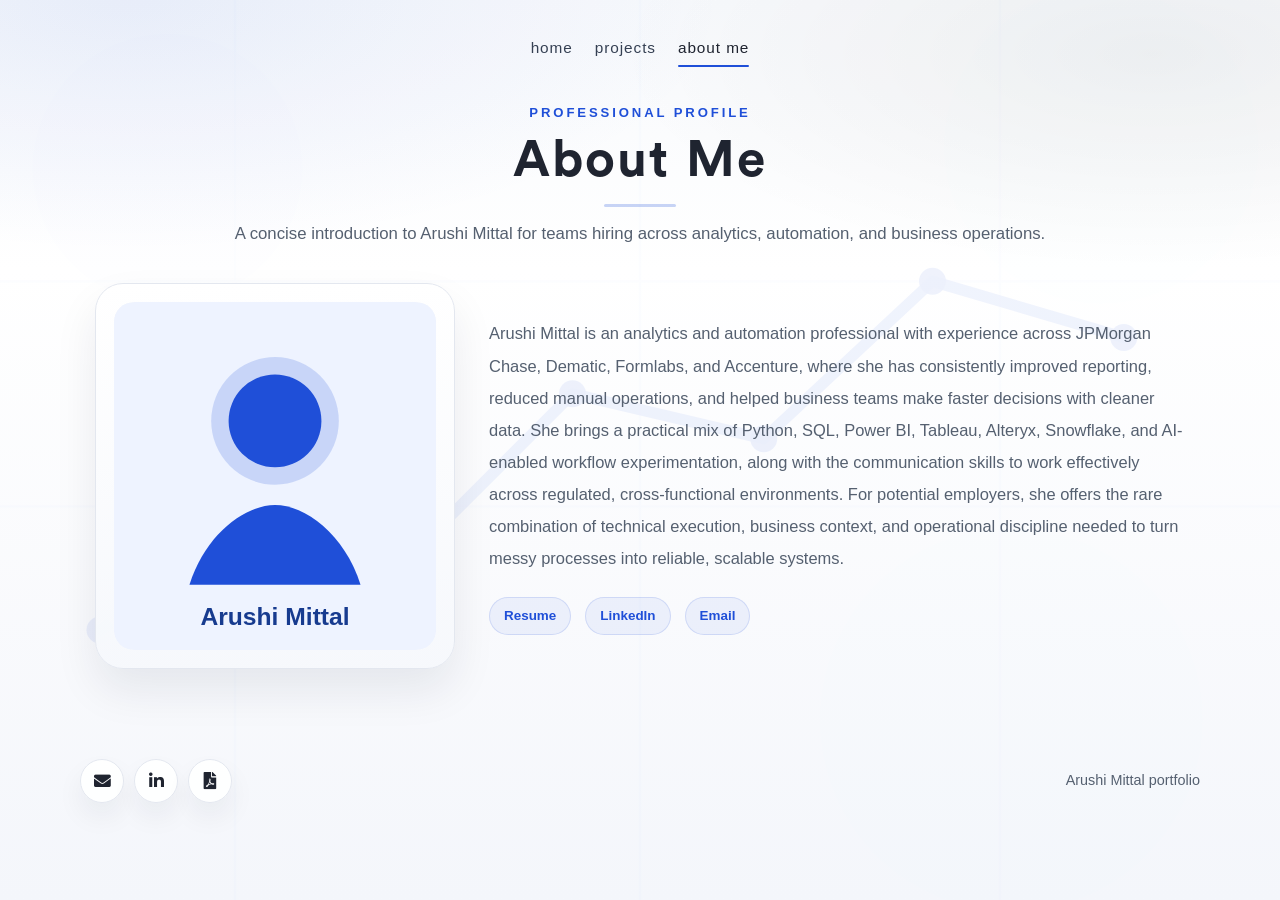
==== commit 6cf57737: "Simplify projects page and refresh about layout" ====
--- a/about.html
+++ b/about.html
@@ -5,7 +5,7 @@
     <meta charset="utf-8">
     <meta name="viewport" content="width=device-width, initial-scale=1.0, shrink-to-fit=yes">
     <meta name="description"
-        content="About me page for Arushi Mittal with current role, previous experience, education, and resume links.">
+        content="About me page for Arushi Mittal with a concise professional profile for potential employers.">
     <title>About Me | Arushi Mittal</title>
     <link rel="icon" type="image/svg+xml" href="assets/img/arushi-mark.svg">
     <link rel="stylesheet" href="https://cdnjs.cloudflare.com/ajax/libs/animate.css/3.7.2/animate.min.css">
@@ -27,95 +27,37 @@
         </div>
     </nav>
 
-    <main class="people-page site-page content">
-        <div class="container people-container page-container">
-            <header class="people-header page-header">
-                <p class="page-eyebrow">Current role and background</p>
+    <main class="site-page content">
+        <div class="container page-container">
+            <header class="page-header">
+                <p class="page-eyebrow">Professional profile</p>
                 <h1 class="people-title page-title">About Me</h1>
-                <p class="people-subtitle page-subtitle">
-                    Current role, previous experience, education, and resume details for Arushi Mittal.
+                <p class="page-subtitle">
+                    A concise introduction to Arushi Mittal for teams hiring across analytics, automation, and business
+                    operations.
                 </p>
             </header>
 
-            <section class="people-section page-section">
-                <h2 class="people-section-title page-section-title">Current profile</h2>
-                <div class="people-grid">
-                    <article class="person-card page-card">
-                        <img class="person-photo" src="assets/img/profile-card.svg" alt="Illustrated profile placeholder for Arushi Mittal">
-                        <div class="person-body">
-                            <h3 class="person-name">Arushi Mittal</h3>
-                            <p class="person-role"><span>Quant Analyst Associate Sr</span></p>
-                            <ul class="person-meta">
-                                <li>Current business: JPMorgan Chase &amp; Co., CCB Regulatory Operations</li>
-                                <li>MS: Business Analytics, University of Texas at Dallas, 2021</li>
-                                <li>B-Tech: Information Technology, Madhav Institute of Technology and Science, 2016</li>
-                                <li>Languages: English and Hindi</li>
-                                <li>Email: <a href="mailto:arushi.mittal0193@gmail.com">arushi.mittal0193@gmail.com</a></li>
-                            </ul>
-                            <div class="person-links">
-                                <a href="assets/arushi_cv.pdf" target="_blank" rel="noopener">Resume</a>
-                                <a href="https://www.linkedin.com/in/arushimittal1/" target="_blank" rel="noopener">LinkedIn</a>
-                            </div>
-                        </div>
-                    </article>
+            <section class="about-layout page-section">
+                <div class="about-image-frame">
+                    <img class="about-main-image" src="assets/img/profile-card.svg" alt="Profile illustration for Arushi Mittal">
                 </div>
-            </section>
-
-            <section class="people-section page-section">
-                <h2 class="people-section-title page-section-title">About my work</h2>
-                <div class="open-positions-card page-card">
+                <div class="about-copy">
                     <p>
-                        My work focuses on analytics systems that reduce manual effort, improve reporting accuracy, and
-                        help business teams act on cleaner information.
+                        Arushi Mittal is an analytics and automation professional with experience across JPMorgan
+                        Chase, Dematic, Formlabs, and Accenture, where she has consistently improved reporting,
+                        reduced manual operations, and helped business teams make faster decisions with cleaner data.
+                        She brings a practical mix of Python, SQL, Power BI, Tableau, Alteryx, Snowflake, and
+                        AI-enabled workflow experimentation, along with the communication skills to work effectively
+                        across regulated, cross-functional environments. For potential employers, she offers the rare
+                        combination of technical execution, business context, and operational discipline needed to turn
+                        messy processes into reliable, scalable systems.
                     </p>
-                    <p>
-                        Most of my portfolio comes from enterprise and regulated environments, so I present the
-                        problem, tooling, and outcome rather than confidential screenshots or internal datasets.
-                    </p>
-                </div>
-            </section>
-
-            <section class="people-section page-section">
-                <h2 class="people-section-title page-section-title">Previous roles</h2>
-                <div class="people-grid people-grid--compact">
-                    <article class="person-card page-card">
-                        <div class="person-photo--placeholder">DE</div>
-                        <div class="person-body">
-                            <h3 class="person-name">Dematic</h3>
-                            <p class="person-role"><span>Business analytics and reporting</span></p>
-                            <ul class="person-meta">
-                                <li>SQL and Snowflake reporting for regional teams</li>
-                                <li>Power BI dashboards for utilization, demand, and project performance</li>
-                                <li>Migration of 25+ reports to Snowflake-backed data sources</li>
-                            </ul>
-                        </div>
-                    </article>
-
-                    <article class="person-card page-card">
-                        <div class="person-photo--placeholder">FL</div>
-                        <div class="person-body">
-                            <h3 class="person-name">Formlabs</h3>
-                            <p class="person-role"><span>Vertical reporting and automation</span></p>
-                            <ul class="person-meta">
-                                <li>ETL using Redash and SQL across finance and product systems</li>
-                                <li>Tableau dashboards for intake, revenue, and budget analysis</li>
-                                <li>Salesforce reporting automation that reduced license usage by 30%</li>
-                            </ul>
-                        </div>
-                    </article>
-
-                    <article class="person-card page-card">
-                        <div class="person-photo--placeholder">AC</div>
-                        <div class="person-body">
-                            <h3 class="person-name">Accenture</h3>
-                            <p class="person-role"><span>Campaign operations and service automation</span></p>
-                            <ul class="person-meta">
-                                <li>Targeted healthcare campaigns on Salesforce</li>
-                                <li>Automation that reduced failed call resolution time by 40%</li>
-                                <li>CTI-based case creation and mentoring of new team members</li>
-                            </ul>
-                        </div>
-                    </article>
+                    <div class="about-links">
+                        <a href="assets/arushi_cv.pdf" target="_blank" rel="noopener">Resume</a>
+                        <a href="https://www.linkedin.com/in/arushimittal1/" target="_blank" rel="noopener">LinkedIn</a>
+                        <a href="mailto:arushi.mittal0193@gmail.com">Email</a>
+                    </div>
                 </div>
             </section>
         </div>
--- a/pages.css
+++ b/pages.css
@@ -660,6 +660,80 @@
     padding: 24px;
 }
 
+.projects-empty {
+    max-width: 720px;
+    margin: 44px auto 0;
+    text-align: center;
+}
+
+.projects-empty p {
+    margin: 0;
+    font-size: 1rem;
+    line-height: 1.85;
+    color: var(--page-muted);
+}
+
+.about-layout {
+    display: grid;
+    grid-template-columns: minmax(260px, 360px) minmax(0, 1fr);
+    gap: 34px;
+    align-items: center;
+    margin-top: 42px;
+}
+
+.about-image-frame {
+    padding: 18px;
+    border-radius: 28px;
+    background: linear-gradient(180deg, rgba(255, 255, 255, 0.96), rgba(246, 248, 252, 0.96));
+    border: 1px solid var(--page-border);
+    box-shadow: var(--page-shadow);
+}
+
+.about-main-image {
+    display: block;
+    width: 100%;
+    aspect-ratio: 1 / 1.08;
+    object-fit: cover;
+    border-radius: 20px;
+    background: #f6f8fc;
+}
+
+.about-copy {
+    max-width: 700px;
+}
+
+.about-copy p {
+    margin: 0;
+    font-size: 1.03rem;
+    line-height: 1.95;
+    color: var(--page-muted);
+}
+
+.about-links {
+    display: flex;
+    flex-wrap: wrap;
+    gap: 14px;
+    margin-top: 22px;
+}
+
+.about-links a {
+    display: inline-flex;
+    align-items: center;
+    padding: 8px 14px;
+    border-radius: 999px;
+    border: 1px solid rgba(31, 79, 216, 0.14);
+    background: rgba(31, 79, 216, 0.06);
+    color: #2348a2;
+    font-size: 0.84rem;
+    font-weight: 600;
+    text-decoration: none;
+}
+
+.about-links a:hover {
+    text-decoration: none;
+    background: rgba(31, 79, 216, 0.1);
+}
+
 .site-page .news-list,
 .site-page .publications-list,
 .site-page .opportunities-list,
@@ -913,6 +987,15 @@
     .site-page .publication-feature-grid {
         grid-template-columns: repeat(2, minmax(0, 1fr));
     }
+
+    .about-layout {
+        grid-template-columns: 1fr;
+        gap: 24px;
+    }
+
+    .about-image-frame {
+        max-width: 420px;
+    }
 }
 
 @media (max-width: 767.98px) {
@@ -964,6 +1047,30 @@
 
     .site-page .publication-feature-body {
         padding: 18px 18px 20px;
+    }
+
+    .projects-empty {
+        margin-top: 28px;
+    }
+
+    .projects-empty p,
+    .about-copy p {
+        font-size: 0.95rem;
+        line-height: 1.78;
+    }
+
+    .about-layout {
+        margin-top: 28px;
+        gap: 20px;
+    }
+
+    .about-image-frame {
+        padding: 14px;
+        border-radius: 22px;
+    }
+
+    .about-main-image {
+        border-radius: 16px;
     }
 
     .menu-wrap {
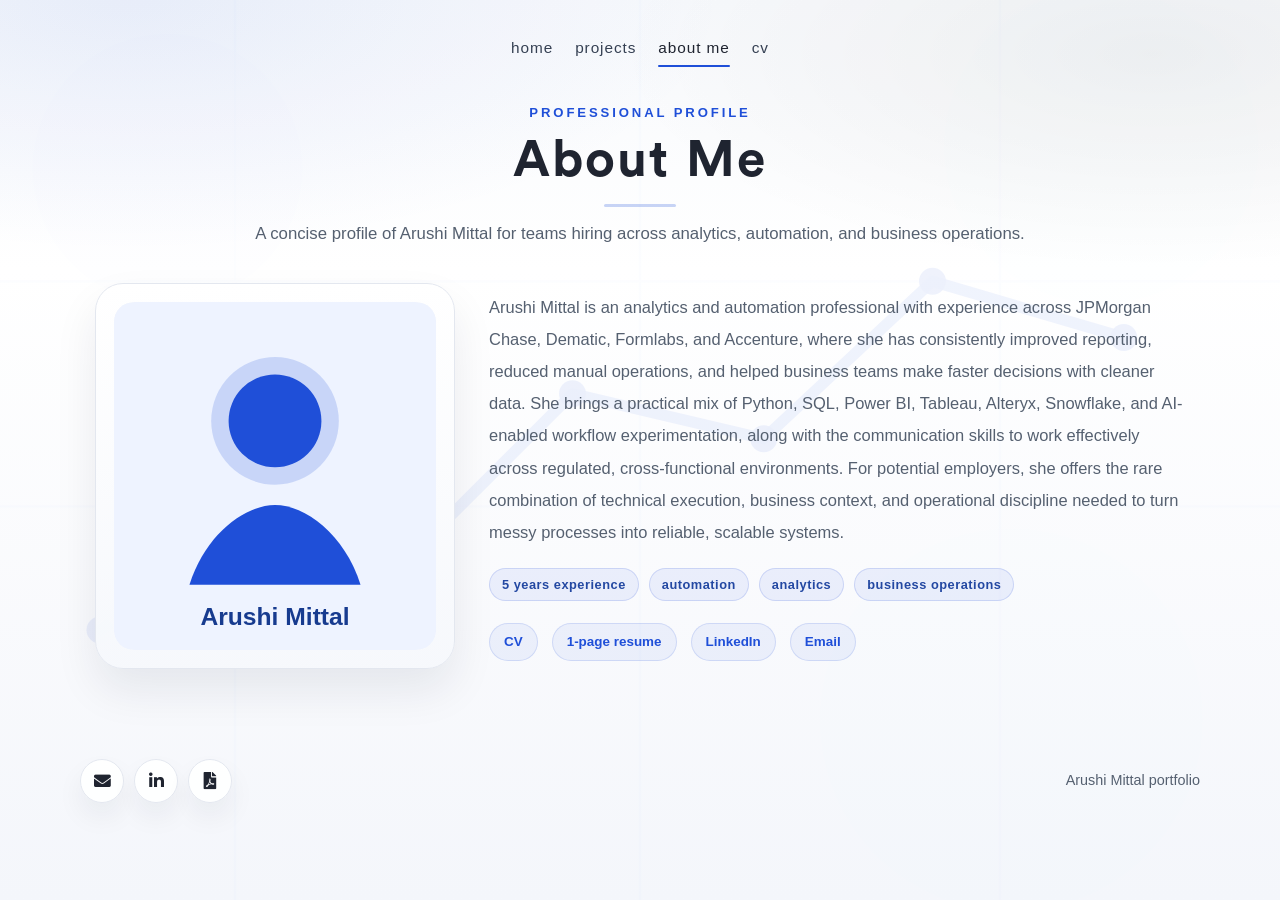
==== commit cfc97e25: "Normalize page structure and styling" ====
--- a/about.html
+++ b/about.html
@@ -8,12 +8,17 @@
         content="About me page for Arushi Mittal with a concise professional profile for potential employers.">
     <title>About Me | Arushi Mittal</title>
     <link rel="icon" type="image/svg+xml" href="assets/img/arushi-mark.svg">
+    <link rel="apple-touch-icon" href="assets/img/arushi-mark.svg">
+    <meta name="apple-mobile-web-app-status-bar" content="#F7F9FC">
+    <meta name="theme-color" content="#F7F9FC">
     <link rel="stylesheet" href="https://cdnjs.cloudflare.com/ajax/libs/animate.css/3.7.2/animate.min.css">
     <link rel="stylesheet" href="https://stackpath.bootstrapcdn.com/bootstrap/4.4.1/css/bootstrap.min.css">
     <link rel="stylesheet" href="style.css">
     <link rel="stylesheet" href="pages.css">
     <link rel="stylesheet" href="https://use.fontawesome.com/releases/v5.5.0/css/all.css"
         integrity="sha384-B4dIYHKNBt8Bc12p+WXckhzcICo0wtJAoU8YZTY5qE0Id1GSseTk6S+L3BlXeVIU" crossorigin="anonymous">
+    <script src="assets/js/app.js"></script>
+    <link rel="manifest" href="manifest.json">
 </head>
 
 <body class="site-shell">
@@ -23,6 +28,7 @@
                 <li><a class="nav-link" href="index.html">home</a></li>
                 <li><a class="nav-link" href="research.html">projects</a></li>
                 <li><a class="nav-link" href="about.html" aria-current="page">about me</a></li>
+                <li><a class="nav-link" href="cv.html">cv</a></li>
             </ul>
         </div>
     </nav>
@@ -33,7 +39,7 @@
                 <p class="page-eyebrow">Professional profile</p>
                 <h1 class="people-title page-title">About Me</h1>
                 <p class="page-subtitle">
-                    A concise introduction to Arushi Mittal for teams hiring across analytics, automation, and business
+                    A concise profile of Arushi Mittal for teams hiring across analytics, automation, and business
                     operations.
                 </p>
             </header>
@@ -53,8 +59,15 @@
                         combination of technical execution, business context, and operational discipline needed to turn
                         messy processes into reliable, scalable systems.
                     </p>
+                    <div class="page-chip-row">
+                        <span class="page-tag">5 years experience</span>
+                        <span class="page-tag">automation</span>
+                        <span class="page-tag">analytics</span>
+                        <span class="page-tag">business operations</span>
+                    </div>
                     <div class="about-links">
-                        <a href="assets/arushi_cv.pdf" target="_blank" rel="noopener">Resume</a>
+                        <a href="cv.html">CV</a>
+                        <a href="assets/arushi_resume.pdf" target="_blank" rel="noopener">1-page resume</a>
                         <a href="https://www.linkedin.com/in/arushimittal1/" target="_blank" rel="noopener">LinkedIn</a>
                         <a href="mailto:arushi.mittal0193@gmail.com">Email</a>
                     </div>
@@ -65,9 +78,9 @@
 
     <footer class="footer-full site-footer">
         <div class="social-icons" aria-label="Footer social links">
-            <a target="_blank" rel="noopener" href="mailto:arushi.mittal0193@gmail.com"><i class="fas fa-envelope"></i></a>
-            <a target="_blank" rel="noopener" href="https://www.linkedin.com/in/arushimittal1/"><i class="fab fa-linkedin-in"></i></a>
-            <a target="_blank" rel="noopener" href="assets/arushi_cv.pdf"><i class="fas fa-file-pdf"></i></a>
+            <a target="_blank" rel="noopener" href="mailto:arushi.mittal0193@gmail.com" aria-label="Email"><i class="fas fa-envelope"></i></a>
+            <a target="_blank" rel="noopener" href="https://www.linkedin.com/in/arushimittal1/" aria-label="LinkedIn"><i class="fab fa-linkedin-in"></i></a>
+            <a href="cv.html" aria-label="CV"><i class="fas fa-file-pdf"></i></a>
         </div>
         <div class="site-footer-meta">
             <span class="site-footer-note">Arushi Mittal portfolio</span>
@@ -86,6 +99,7 @@
                         <li><a href="index.html">home</a></li>
                         <li><a href="research.html">projects</a></li>
                         <li><a href="about.html" aria-current="page">about me</a></li>
+                        <li><a href="cv.html">cv</a></li>
                     </ul>
                 </div>
             </div>
--- a/pages.css
+++ b/pages.css
@@ -264,6 +264,57 @@
     color: var(--page-text);
 }
 
+.page-card-kicker {
+    margin: 0 0 10px;
+    font-size: 0.8rem;
+    font-weight: 600;
+    letter-spacing: 0.18em;
+    text-transform: uppercase;
+    color: var(--page-accent);
+}
+
+.page-card-title {
+    margin: 0 0 14px;
+    font-family: "CircularStd", sans-serif;
+    font-size: clamp(1.45rem, 2.2vw, 1.9rem);
+    line-height: 1.2;
+    color: var(--page-text);
+}
+
+.page-card--feature {
+    height: 100%;
+    padding: 30px;
+}
+
+.page-card--compact {
+    height: 100%;
+}
+
+.page-card--compact .page-card-kicker:last-child,
+.page-card--compact .page-card-title:last-child,
+.page-card--compact .page-bullet-list:last-child,
+.page-card--compact .page-chip-row:last-child {
+    margin-bottom: 0;
+}
+
+.page-card--centered {
+    max-width: 860px;
+    margin: 0 auto;
+    text-align: center;
+}
+
+.page-card--centered .page-card-title {
+    max-width: 640px;
+    margin-left: auto;
+    margin-right: auto;
+}
+
+.page-card--centered p {
+    max-width: 680px;
+    margin-left: auto;
+    margin-right: auto;
+}
+
 .site-page .page-card ul,
 .site-page .page-card ol,
 .site-page .page-list-reset {
@@ -309,6 +360,37 @@
     flex-wrap: wrap;
     gap: 10px;
     margin-top: 16px;
+}
+
+.page-chip-row--centered {
+    justify-content: center;
+}
+
+.page-bullet-list {
+    display: grid;
+    gap: 10px;
+    margin: 0;
+    padding: 0;
+    list-style: none;
+}
+
+.page-bullet-list li {
+    position: relative;
+    padding-left: 18px;
+    font-size: 0.94rem;
+    line-height: 1.65;
+    color: var(--page-muted);
+}
+
+.page-bullet-list li::before {
+    content: "";
+    position: absolute;
+    left: 0;
+    top: 11px;
+    width: 6px;
+    height: 6px;
+    border-radius: 50%;
+    background: var(--page-accent);
 }
 
 .page-action {
@@ -338,6 +420,30 @@
     text-decoration: none;
 }
 
+.page-action--ghost {
+    background: rgba(31, 79, 216, 0.08);
+    color: var(--page-accent);
+    border: 1px solid rgba(31, 79, 216, 0.16);
+    box-shadow: none;
+}
+
+.page-action--ghost:hover {
+    color: var(--page-accent) !important;
+    background: rgba(31, 79, 216, 0.14);
+    box-shadow: none;
+}
+
+.page-actions-row {
+    display: flex;
+    flex-wrap: wrap;
+    gap: 14px;
+    margin-top: 24px;
+}
+
+.page-actions-row--centered {
+    justify-content: center;
+}
+
 .page-home {
     min-height: calc(100vh - 40px);
     display: flex;
@@ -709,6 +815,10 @@
     color: var(--page-muted);
 }
 
+.about-copy .page-chip-row {
+    margin-top: 20px;
+}
+
 .about-links {
     display: flex;
     flex-wrap: wrap;
@@ -732,6 +842,47 @@
 .about-links a:hover {
     text-decoration: none;
     background: rgba(31, 79, 216, 0.1);
+}
+
+.cv-page-layout {
+    display: grid;
+    gap: 22px;
+}
+
+.cv-actions {
+    display: flex;
+    flex-wrap: wrap;
+    gap: 14px;
+    justify-content: center;
+}
+
+.cv-viewer-frame {
+    padding: 18px;
+    border-radius: 28px;
+    background: rgba(255, 255, 255, 0.96);
+    border: 1px solid var(--page-border);
+    box-shadow: var(--page-shadow);
+}
+
+.cv-viewer {
+    display: block;
+    width: 100%;
+    min-height: 1080px;
+    border: none;
+    border-radius: 18px;
+    background: #f4f6fb;
+}
+
+.cv-fallback {
+    padding: 28px 24px;
+    text-align: center;
+}
+
+.cv-fallback p {
+    margin: 0;
+    font-size: 0.98rem;
+    line-height: 1.8;
+    color: var(--page-muted);
 }
 
 .site-page .news-list,
@@ -996,6 +1147,10 @@
     .about-image-frame {
         max-width: 420px;
     }
+
+    .cv-viewer {
+        min-height: 900px;
+    }
 }
 
 @media (max-width: 767.98px) {
@@ -1027,6 +1182,10 @@
         line-height: 1.72;
     }
 
+    .page-card-title {
+        font-size: 1.45rem;
+    }
+
     .site-page .page-card {
         border-radius: 20px;
         padding: 20px 18px;
@@ -1059,6 +1218,10 @@
         line-height: 1.78;
     }
 
+    .page-bullet-list li {
+        font-size: 0.92rem;
+    }
+
     .about-layout {
         margin-top: 28px;
         gap: 20px;
@@ -1071,6 +1234,25 @@
 
     .about-main-image {
         border-radius: 16px;
+    }
+
+    .cv-actions {
+        justify-content: stretch;
+    }
+
+    .cv-actions .page-action,
+    .page-actions-row .page-action {
+        width: 100%;
+    }
+
+    .cv-viewer-frame {
+        padding: 12px;
+        border-radius: 22px;
+    }
+
+    .cv-viewer {
+        min-height: 760px;
+        border-radius: 14px;
     }
 
     .menu-wrap {
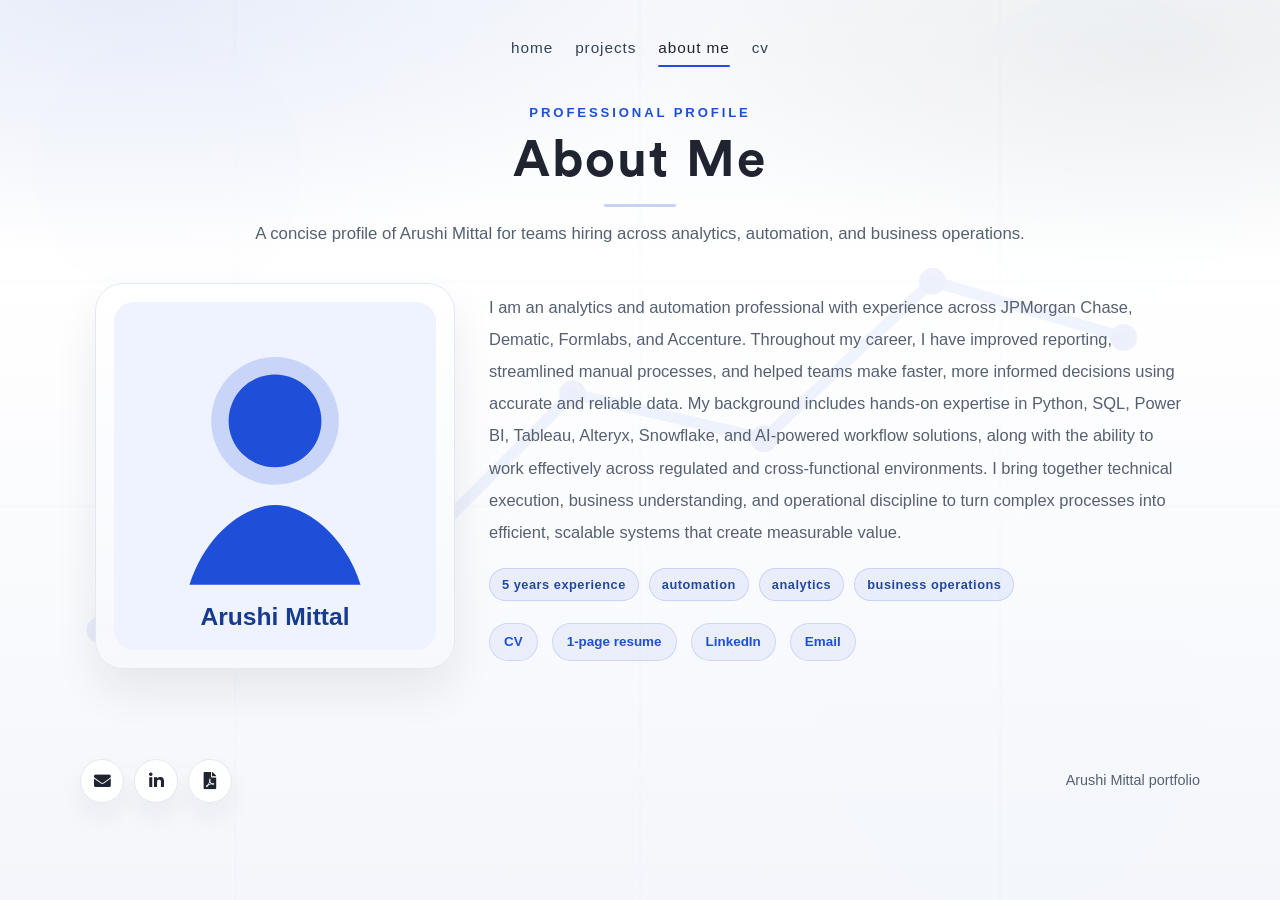
==== commit 4df53e2f: "Update about page profile copy" ====
--- a/about.html
+++ b/about.html
@@ -50,14 +50,14 @@
                 </div>
                 <div class="about-copy">
                     <p>
-                        Arushi Mittal is an analytics and automation professional with experience across JPMorgan
-                        Chase, Dematic, Formlabs, and Accenture, where she has consistently improved reporting,
-                        reduced manual operations, and helped business teams make faster decisions with cleaner data.
-                        She brings a practical mix of Python, SQL, Power BI, Tableau, Alteryx, Snowflake, and
-                        AI-enabled workflow experimentation, along with the communication skills to work effectively
-                        across regulated, cross-functional environments. For potential employers, she offers the rare
-                        combination of technical execution, business context, and operational discipline needed to turn
-                        messy processes into reliable, scalable systems.
+                        I am an analytics and automation professional with experience across JPMorgan Chase, Dematic,
+                        Formlabs, and Accenture. Throughout my career, I have improved reporting, streamlined manual
+                        processes, and helped teams make faster, more informed decisions using accurate and reliable
+                        data. My background includes hands-on expertise in Python, SQL, Power BI, Tableau, Alteryx,
+                        Snowflake, and AI-powered workflow solutions, along with the ability to work effectively across
+                        regulated and cross-functional environments. I bring together technical execution, business
+                        understanding, and operational discipline to turn complex processes into efficient, scalable
+                        systems that create measurable value.
                     </p>
                     <div class="page-chip-row">
                         <span class="page-tag">5 years experience</span>
--- a/pages.css
+++ b/pages.css
@@ -374,6 +374,7 @@
     list-style: none;
 }
 
+.site-page .page-card .page-bullet-list li,
 .page-bullet-list li {
     position: relative;
     padding-left: 18px;
@@ -382,6 +383,7 @@
     color: var(--page-muted);
 }
 
+.site-page .page-card .page-bullet-list li::before,
 .page-bullet-list li::before {
     content: "";
     position: absolute;
@@ -412,6 +414,14 @@
     cursor: pointer;
 }
 
+.page-action,
+.page-action:visited,
+.page-action:focus,
+.page-action:active {
+    color: #ffffff !important;
+    -webkit-text-fill-color: #ffffff;
+}
+
 .page-action:hover {
     color: #ffffff !important;
     background: var(--page-accent-strong);
@@ -477,12 +487,37 @@
     padding: 36px 0 30px;
 }
 
+.home-minimal {
+    max-width: 620px;
+    margin: 0 auto 0 clamp(12px, 5vw, 64px);
+    text-align: left;
+}
+
+.home-minimal-header {
+    margin: 0 !important;
+    text-align: left !important;
+}
+
+.home-minimal-title::after {
+    margin-left: 0 !important;
+    margin-right: auto !important;
+}
+
+.home-minimal-subtitle {
+    margin: 0 !important;
+    max-width: 520px;
+}
+
 .home-actions {
     display: flex;
     flex-wrap: wrap;
     align-items: center;
     gap: 16px;
     margin-top: 28px;
+}
+
+.home-actions--centered {
+    justify-content: flex-start;
 }
 
 .page-home .contact-btn {
@@ -779,6 +814,79 @@
     color: var(--page-muted);
 }
 
+.project-feature-card {
+    max-width: none;
+}
+
+.project-feature-summary {
+    max-width: 900px;
+    margin: 0;
+    font-size: 1.02rem;
+    line-height: 1.85;
+    color: var(--page-muted);
+}
+
+.project-feature-tags {
+    margin-top: 18px;
+}
+
+.project-feature-layout {
+    display: grid;
+    grid-template-columns: minmax(0, 1.15fr) minmax(320px, 0.85fr);
+    gap: 28px;
+    align-items: center;
+    margin-top: 24px;
+}
+
+.project-feature-media {
+    padding: 18px;
+    border-radius: 24px;
+    background: linear-gradient(180deg, rgba(247, 249, 252, 0.98), rgba(255, 255, 255, 0.98));
+    border: 1px solid #e5ebf5;
+    box-shadow: 0 18px 34px rgba(18, 26, 45, 0.08);
+}
+
+.project-feature-video {
+    display: block;
+    width: 100%;
+    aspect-ratio: 16 / 10;
+    object-fit: cover;
+    border-radius: 18px;
+    background: #0f1726;
+    box-shadow: 0 12px 24px rgba(18, 26, 45, 0.12);
+}
+
+.project-feature-copy {
+    min-width: 0;
+    display: flex;
+    align-items: center;
+}
+
+.project-feature-description {
+    width: 100%;
+    padding: 18px 20px;
+    border-radius: 20px;
+    background: #f7f9fc;
+    border: 1px solid #e7edf7;
+}
+
+.project-feature-points {
+    gap: 6px;
+}
+
+.site-page .page-card .project-feature-points li,
+.project-feature-points li {
+    padding-left: 20px;
+    font-size: 0.9rem;
+    line-height: 1.48;
+    color: var(--page-muted);
+}
+
+.site-page .page-card .project-feature-points li::before,
+.project-feature-points li::before {
+    top: 10px;
+}
+
 .about-layout {
     display: grid;
     grid-template-columns: minmax(260px, 360px) minmax(0, 1fr);
@@ -854,6 +962,17 @@
     flex-wrap: wrap;
     gap: 14px;
     justify-content: center;
+    position: sticky;
+    top: 18px;
+    z-index: 6;
+    width: fit-content;
+    margin: 0 auto;
+    padding: 12px;
+    border-radius: 999px;
+    background: rgba(247, 249, 252, 0.92);
+    border: 1px solid rgba(208, 218, 240, 0.9);
+    box-shadow: 0 14px 28px rgba(18, 26, 45, 0.08);
+    backdrop-filter: blur(12px);
 }
 
 .cv-viewer-frame {
@@ -1139,6 +1258,10 @@
         grid-template-columns: repeat(2, minmax(0, 1fr));
     }
 
+    .project-feature-layout {
+        grid-template-columns: 1fr;
+    }
+
     .about-layout {
         grid-template-columns: 1fr;
         gap: 24px;
@@ -1218,8 +1341,32 @@
         line-height: 1.78;
     }
 
+    .project-feature-summary {
+        font-size: 0.96rem;
+        line-height: 1.75;
+    }
+
     .page-bullet-list li {
         font-size: 0.92rem;
+    }
+
+    .project-feature-media {
+        padding: 12px;
+        border-radius: 20px;
+    }
+
+    .project-feature-video {
+        border-radius: 14px;
+    }
+
+    .project-feature-description {
+        padding: 14px 16px;
+        border-radius: 16px;
+    }
+
+    .project-feature-points li {
+        font-size: 0.92rem;
+        line-height: 1.68;
     }
 
     .about-layout {
@@ -1238,6 +1385,10 @@
 
     .cv-actions {
         justify-content: stretch;
+        width: 100%;
+        top: 12px;
+        padding: 10px;
+        border-radius: 22px;
     }
 
     .cv-actions .page-action,
@@ -1361,4 +1512,8 @@
     .home-hero {
         padding-top: 20px;
     }
-}
+
+    .home-minimal {
+        margin-left: 0;
+    }
+}
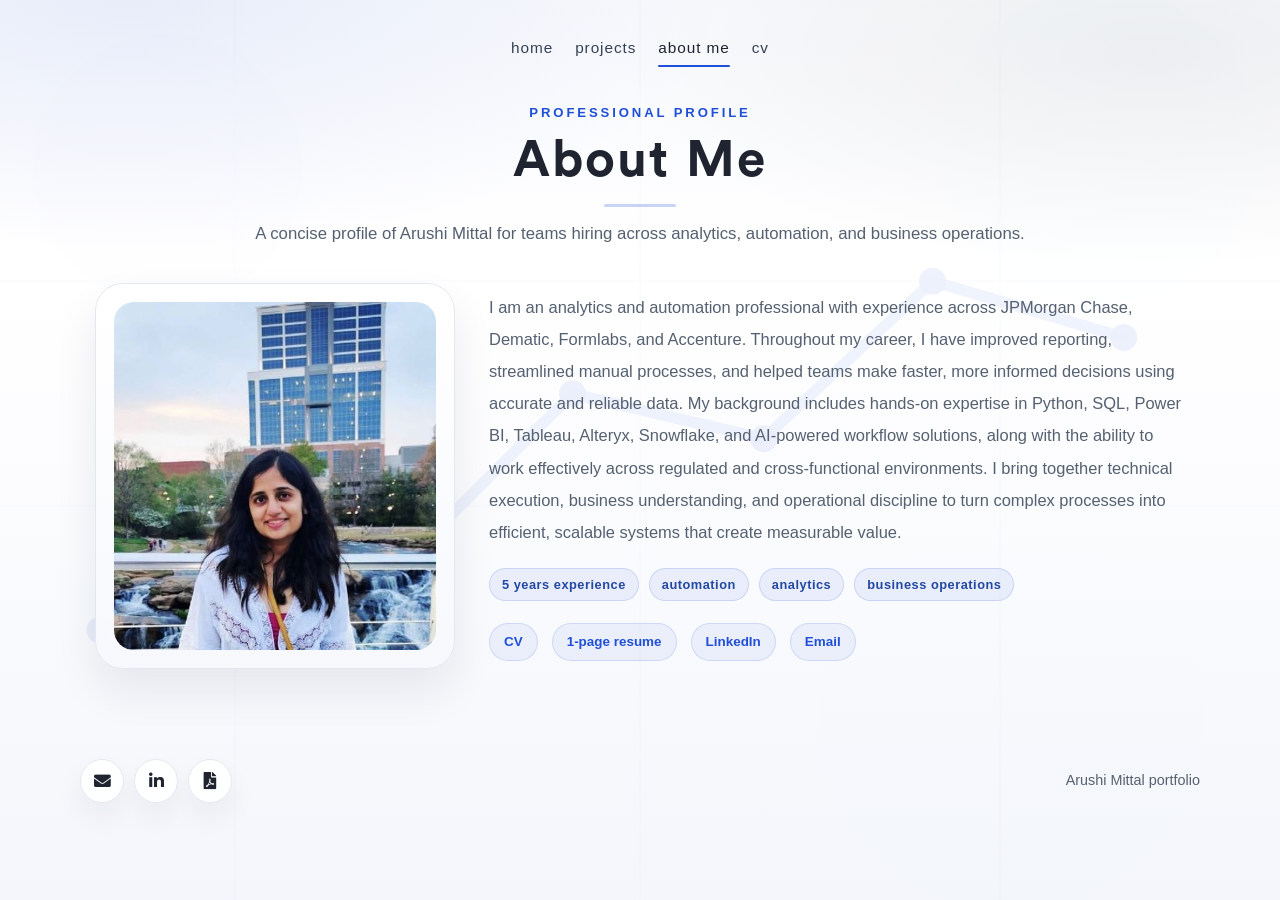
==== commit 10e1b8ad: "Use photo on about page" ====
--- a/about.html
+++ b/about.html
@@ -46,7 +46,7 @@
 
             <section class="about-layout page-section">
                 <div class="about-image-frame">
-                    <img class="about-main-image" src="assets/img/profile-card.svg" alt="Profile illustration for Arushi Mittal">
+                    <img class="about-main-image" src="assets/img/arushi-about.jpg" alt="Portrait of Arushi Mittal">
                 </div>
                 <div class="about-copy">
                     <p>
